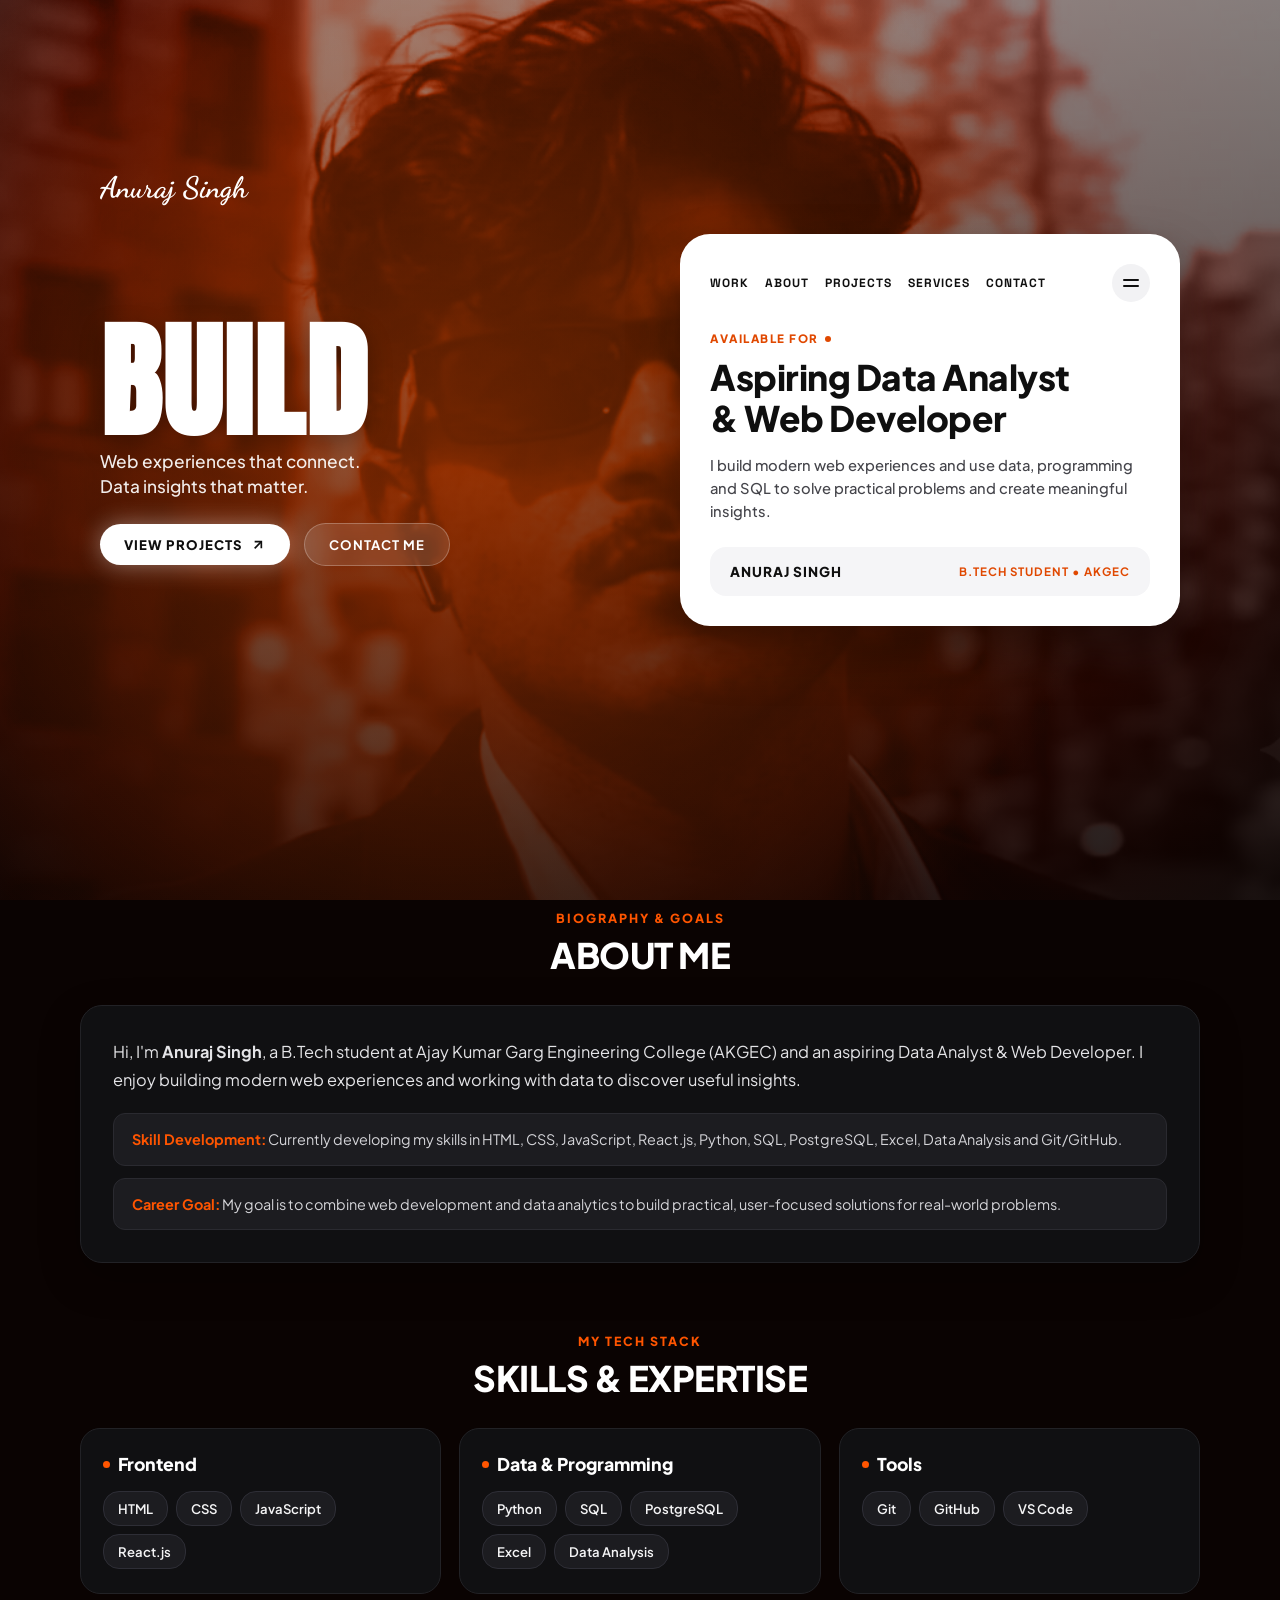
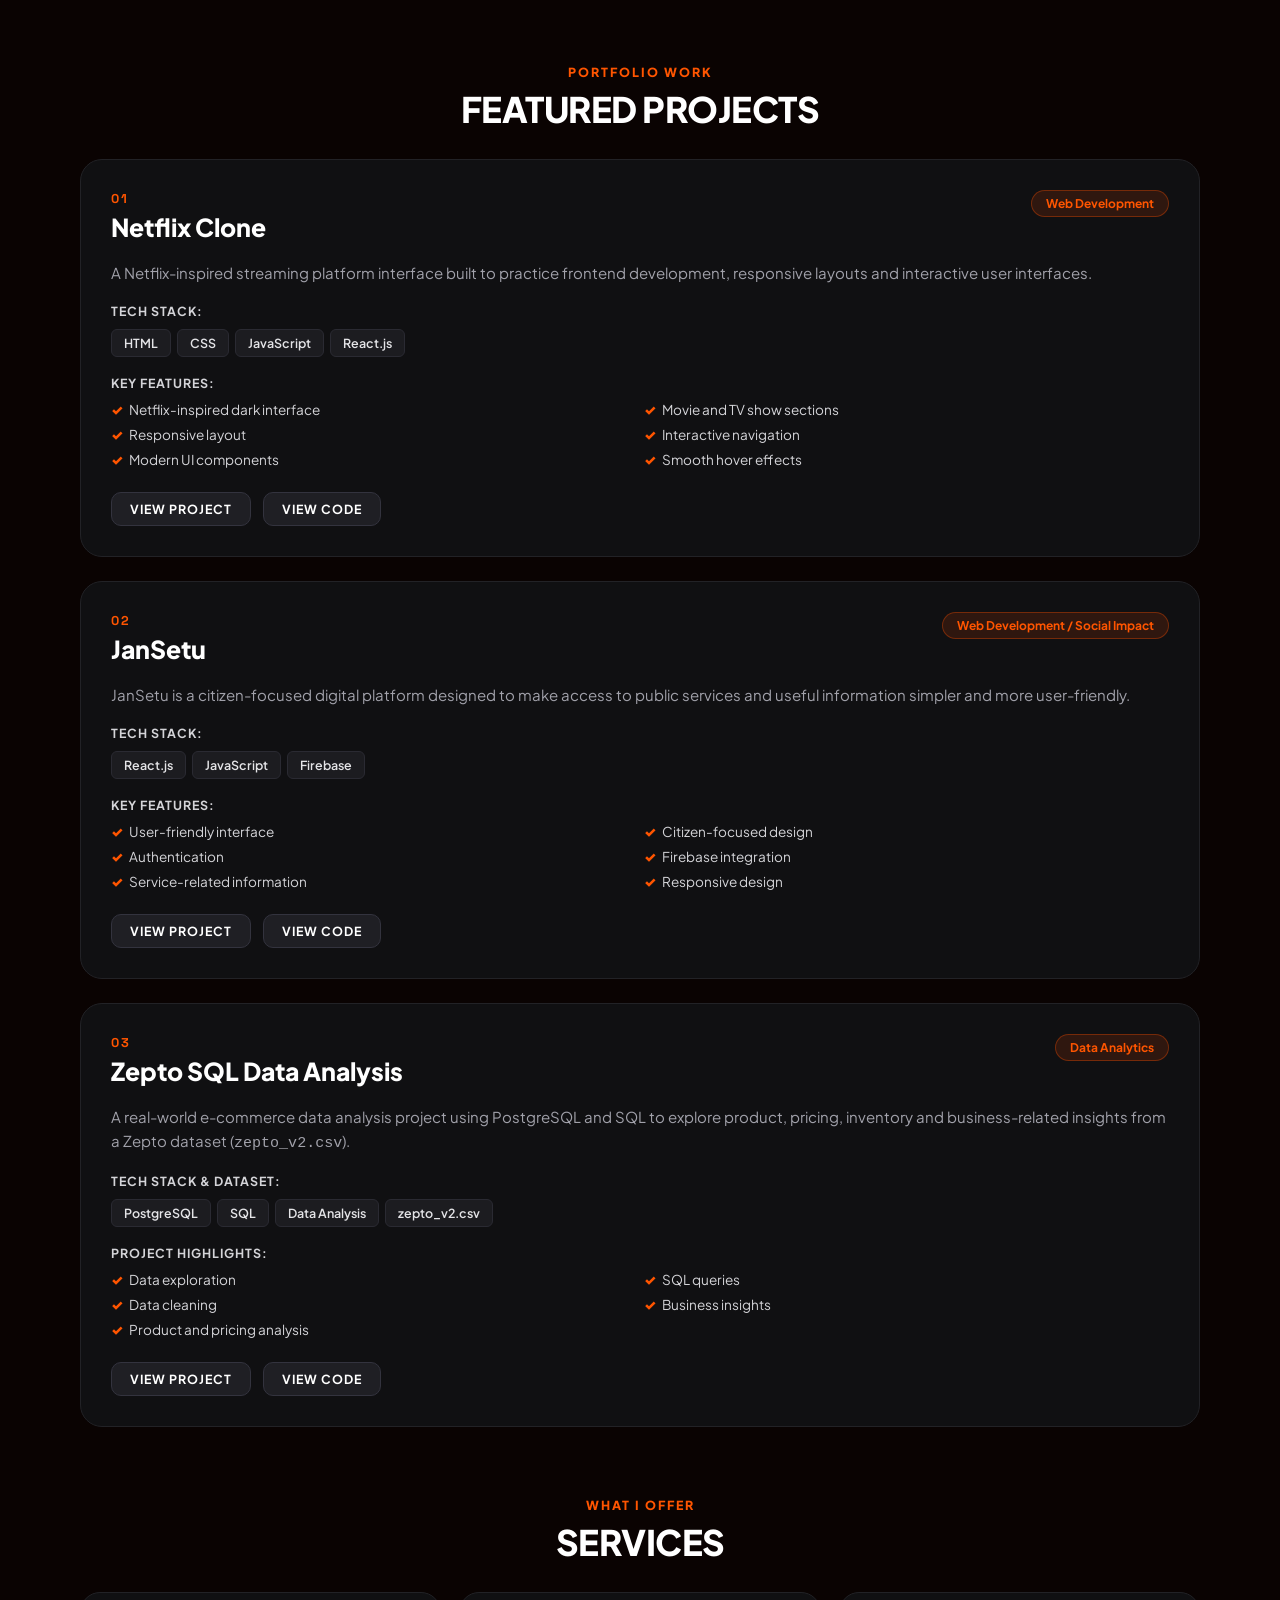
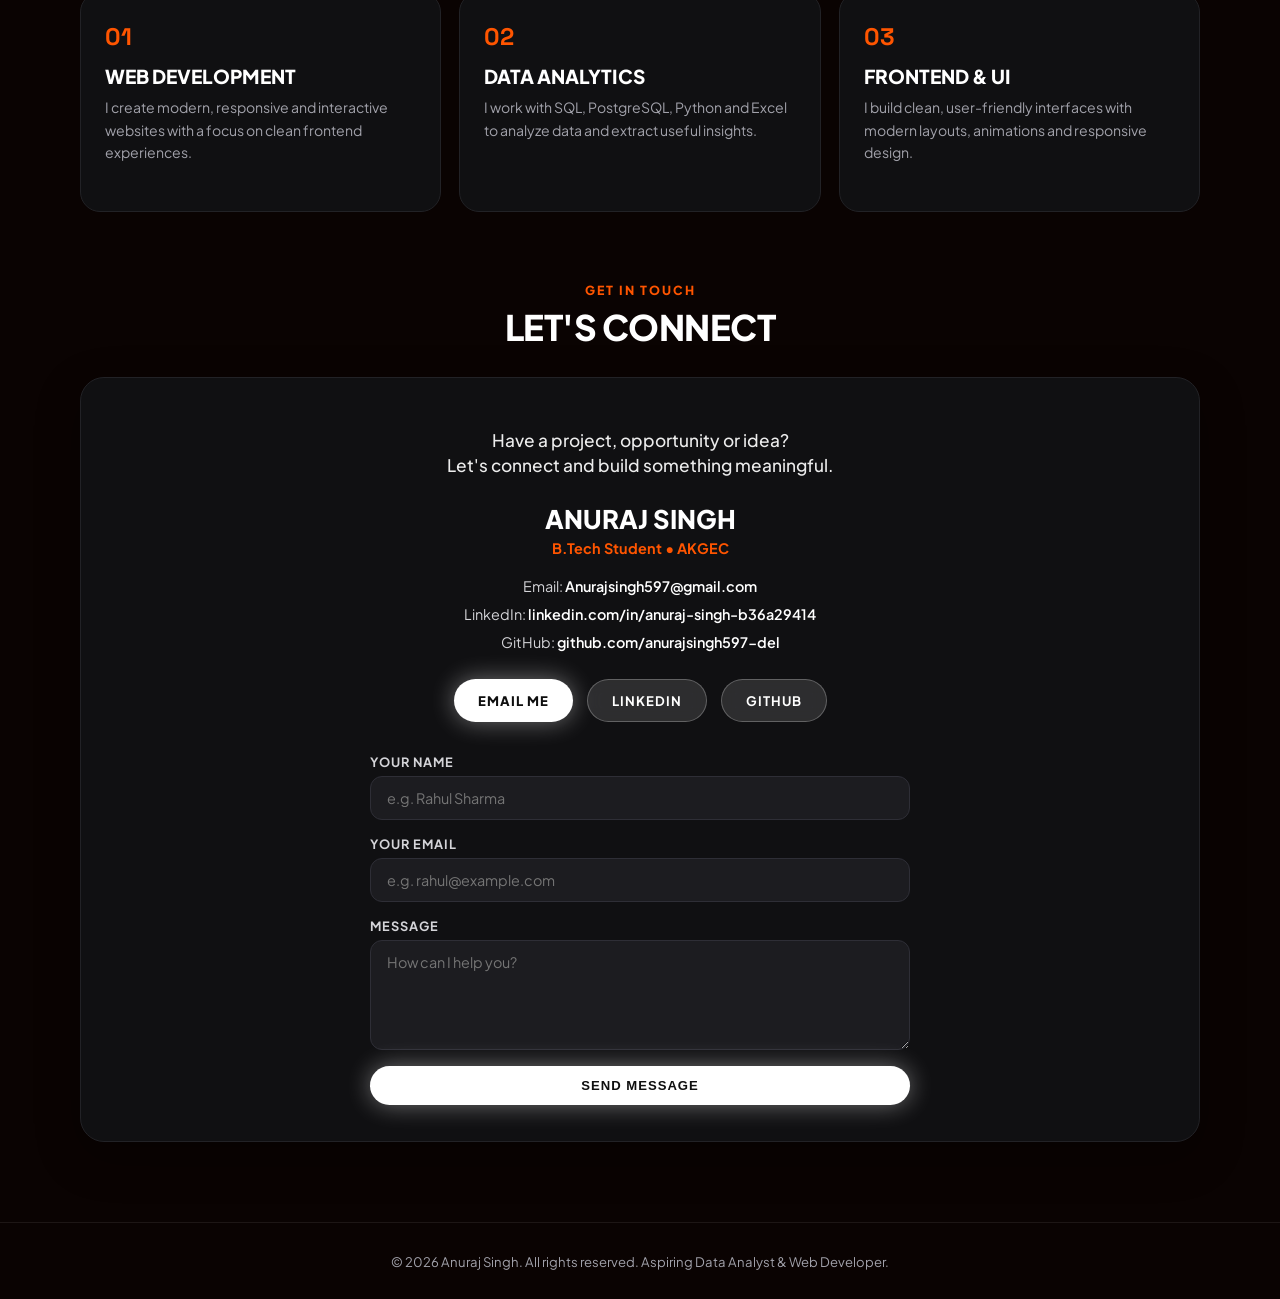
==== index.html @ d96f9fb8 "Initial commit - Anuraj Singh Portfolio Website" ====
<!DOCTYPE html>
<html lang="en">
<head>
  <meta charset="UTF-8">
  <meta name="viewport" content="width=device-width, initial-scale=1.0">
  <title>Anuraj Singh | Aspiring Data Analyst &amp; Web Developer</title>
  <meta name="description" content="Personal portfolio website of Anuraj Singh, B.Tech student at AKGEC and Aspiring Data Analyst &amp; Web Developer.">
  <link rel="icon" type="image/svg+xml" href="favicon.svg">
  <meta name="theme-color" content="#0a0302">
  <link rel="stylesheet" href="style.css">
</head>
<body>

  <!-- Preloader overlay -->
  <div class="preloader" id="preloader">
    <div class="loader-bar-bg">
      <div class="loader-bar-fill" id="loader-bar"></div>
    </div>
    <div class="loader-text" id="loader-text">LOADING 0%</div>
  </div>

  <!-- Background Canvas for 192-Frame Scroll Animation -->
  <div class="canvas-bg-wrapper">
    <canvas id="canvas"></canvas>
    <div class="canvas-glow-overlay"></div>
  </div>

  <!-- Main Page Content -->
  <div class="page-overlay-content">

    <!-- HERO SECTION & RIGHT PROFILE CARD -->
    <header class="container" id="home">
      <div class="hero-wrapper">
        
        <!-- Left Hero Column -->
        <div class="hero-left">
          
          <!-- Logo: Cursive Anuraj Singh -->
          <a href="#home" class="brand-logo" aria-label="Anuraj Singh Portfolio Home">
            <div class="logo-text">Anuraj Singh</div>
          </a>

          <!-- Main BUILD Title & Subtitle -->
          <div class="hero-main-content">
            <h1 class="giant-build-title">BUILD</h1>
            <p class="hero-subtext">
              Web experiences that connect.<br>
              Data insights that matter.
            </p>

            <div class="hero-buttons-wrap">
              <a href="#projects" class="btn-primary">
                <span>VIEW PROJECTS</span>
                <svg width="16" height="16" viewBox="0 0 24 24" fill="none" stroke="currentColor" stroke-width="2.5">
                  <line x1="7" y1="17" x2="17" y2="7"></line>
                  <polyline points="7 7 17 7 17 17"></polyline>
                </svg>
              </a>
              <a href="#contact" class="btn-secondary">CONTACT ME</a>
            </div>
          </div>

        </div>

        <!-- Right Side Profile Card -->
        <div class="profile-card-right">
          
          <!-- Top Card Navigation -->
          <nav class="card-nav" aria-label="Main Navigation">
            <div class="card-nav-links">
              <a href="#projects" class="card-nav-link">WORK</a>
              <a href="#about" class="card-nav-link">ABOUT</a>
              <a href="#projects" class="card-nav-link">PROJECTS</a>
              <a href="#services" class="card-nav-link">SERVICES</a>
              <a href="#contact" class="card-nav-link">CONTACT</a>
            </div>
            <button class="hamburger-btn" id="hamburger-btn" aria-expanded="false" aria-label="Toggle navigation menu">
              <div class="hamburger-line"></div>
              <div class="hamburger-line"></div>
            </button>
          </nav>

          <!-- Mobile Dropdown Navigation Drawer -->
          <div class="mobile-nav-overlay" id="mobile-nav">
            <a href="#projects" class="card-nav-link mobile-nav-item">WORK</a>
            <a href="#about" class="card-nav-link mobile-nav-item">ABOUT</a>
            <a href="#projects" class="card-nav-link mobile-nav-item">PROJECTS</a>
            <a href="#services" class="card-nav-link mobile-nav-item">SERVICES</a>
            <a href="#contact" class="card-nav-link mobile-nav-item">CONTACT</a>
          </div>

          <!-- Profile Card Body Content -->
          <div class="card-body-content">
            <div class="status-badge">
              AVAILABLE FOR <div class="status-dot"></div>
            </div>
            <h2 class="card-main-title">
              Aspiring Data Analyst<br>&amp; Web Developer
            </h2>
            <p class="card-statement">
              I build modern web experiences and use data, programming and SQL to solve practical problems and create meaningful insights.
            </p>
          </div>

          <!-- Profile Card Bottom Footer -->
          <div class="card-footer">
            <span class="card-footer-name">ANURAJ SINGH</span>
            <span class="card-footer-sub">B.TECH STUDENT &bull; AKGEC</span>
          </div>

        </div>

      </div>
    </header>

    <main>
      <!-- ABOUT SECTION -->
      <section class="section container" id="about">
        <div class="section-title-wrap">
          <div class="section-subtitle">BIOGRAPHY &amp; GOALS</div>
          <h2 class="section-heading">ABOUT ME</h2>
        </div>

        <div class="about-card-box">
          <p class="about-paragraph">
            Hi, I'm <strong>Anuraj Singh</strong>, a B.Tech student at Ajay Kumar Garg Engineering College (AKGEC) and an aspiring Data Analyst &amp; Web Developer. I enjoy building modern web experiences and working with data to discover useful insights.
          </p>

          <div class="about-highlights">
            <div class="highlight-box">
              <strong>Skill Development:</strong> Currently developing my skills in HTML, CSS, JavaScript, React.js, Python, SQL, PostgreSQL, Excel, Data Analysis and Git/GitHub.
            </div>
            <div class="highlight-box">
              <strong>Career Goal:</strong> My goal is to combine web development and data analytics to build practical, user-focused solutions for real-world problems.
            </div>
          </div>
        </div>
      </section>

      <!-- SKILLS SECTION -->
      <section class="section container" id="skills">
        <div class="section-title-wrap">
          <div class="section-subtitle">MY TECH STACK</div>
          <h2 class="section-heading">SKILLS &amp; EXPERTISE</h2>
        </div>

        <div class="skills-grid">
          <!-- Frontend -->
          <div class="skill-card">
            <h3 class="skill-category-title">Frontend</h3>
            <div class="skill-pills-wrap">
              <span class="skill-badge">HTML</span>
              <span class="skill-badge">CSS</span>
              <span class="skill-badge">JavaScript</span>
              <span class="skill-badge">React.js</span>
            </div>
          </div>

          <!-- Data & Programming -->
          <div class="skill-card">
            <h3 class="skill-category-title">Data &amp; Programming</h3>
            <div class="skill-pills-wrap">
              <span class="skill-badge">Python</span>
              <span class="skill-badge">SQL</span>
              <span class="skill-badge">PostgreSQL</span>
              <span class="skill-badge">Excel</span>
              <span class="skill-badge">Data Analysis</span>
            </div>
          </div>

          <!-- Tools -->
          <div class="skill-card">
            <h3 class="skill-category-title">Tools</h3>
            <div class="skill-pills-wrap">
              <span class="skill-badge">Git</span>
              <span class="skill-badge">GitHub</span>
              <span class="skill-badge">VS Code</span>
            </div>
          </div>
        </div>
      </section>

      <!-- PROJECTS SECTION -->
      <section class="section container" id="projects">
        <div class="section-title-wrap">
          <div class="section-subtitle">PORTFOLIO WORK</div>
          <h2 class="section-heading">FEATURED PROJECTS</h2>
        </div>

        <div class="projects-grid">
          
          <!-- 01 — NETFLIX CLONE -->
          <article class="project-card">
            <div class="project-header">
              <div>
                <div class="project-num">01</div>
                <h3 class="project-title">Netflix Clone</h3>
              </div>
              <span class="project-category">Web Development</span>
            </div>
            
            <p class="project-desc">
              A Netflix-inspired streaming platform interface built to practice frontend development, responsive layouts and interactive user interfaces.
            </p>

            <div class="project-details-block">
              <span class="details-label">Tech Stack:</span>
              <div class="tech-stack-row">
                <span class="tech-tag">HTML</span>
                <span class="tech-tag">CSS</span>
                <span class="tech-tag">JavaScript</span>
                <span class="tech-tag">React.js</span>
              </div>
            </div>

            <div class="project-details-block">
              <span class="details-label">Key Features:</span>
              <ul class="features-list">
                <li>Netflix-inspired dark interface</li>
                <li>Movie and TV show sections</li>
                <li>Responsive layout</li>
                <li>Interactive navigation</li>
                <li>Modern UI components</li>
                <li>Smooth hover effects</li>
              </ul>
            </div>

            <div class="project-btn-row">
              <a href="https://github.com/anurajsingh597-del" target="_blank" rel="noopener noreferrer" class="project-btn">VIEW PROJECT</a>
              <a href="https://github.com/anurajsingh597-del" target="_blank" rel="noopener noreferrer" class="project-btn">VIEW CODE</a>
            </div>
          </article>

          <!-- 02 — JANSETU -->
          <article class="project-card">
            <div class="project-header">
              <div>
                <div class="project-num">02</div>
                <h3 class="project-title">JanSetu</h3>
              </div>
              <span class="project-category">Web Development / Social Impact</span>
            </div>

            <p class="project-desc">
              JanSetu is a citizen-focused digital platform designed to make access to public services and useful information simpler and more user-friendly.
            </p>

            <div class="project-details-block">
              <span class="details-label">Tech Stack:</span>
              <div class="tech-stack-row">
                <span class="tech-tag">React.js</span>
                <span class="tech-tag">JavaScript</span>
                <span class="tech-tag">Firebase</span>
              </div>
            </div>

            <div class="project-details-block">
              <span class="details-label">Key Features:</span>
              <ul class="features-list">
                <li>User-friendly interface</li>
                <li>Citizen-focused design</li>
                <li>Authentication</li>
                <li>Firebase integration</li>
                <li>Service-related information</li>
                <li>Responsive design</li>
              </ul>
            </div>

            <div class="project-btn-row">
              <a href="https://github.com/anurajsingh597-del" target="_blank" rel="noopener noreferrer" class="project-btn">VIEW PROJECT</a>
              <a href="https://github.com/anurajsingh597-del" target="_blank" rel="noopener noreferrer" class="project-btn">VIEW CODE</a>
            </div>
          </article>

          <!-- 03 — ZEPTO SQL DATA ANALYSIS -->
          <article class="project-card">
            <div class="project-header">
              <div>
                <div class="project-num">03</div>
                <h3 class="project-title">Zepto SQL Data Analysis</h3>
              </div>
              <span class="project-category">Data Analytics</span>
            </div>

            <p class="project-desc">
              A real-world e-commerce data analysis project using PostgreSQL and SQL to explore product, pricing, inventory and business-related insights from a Zepto dataset (<code>zepto_v2.csv</code>).
            </p>

            <div class="project-details-block">
              <span class="details-label">Tech Stack &amp; Dataset:</span>
              <div class="tech-stack-row">
                <span class="tech-tag">PostgreSQL</span>
                <span class="tech-tag">SQL</span>
                <span class="tech-tag">Data Analysis</span>
                <span class="tech-tag">zepto_v2.csv</span>
              </div>
            </div>

            <div class="project-details-block">
              <span class="details-label">Project Highlights:</span>
              <ul class="features-list">
                <li>Data exploration</li>
                <li>SQL queries</li>
                <li>Data cleaning</li>
                <li>Business insights</li>
                <li>Product and pricing analysis</li>
              </ul>
            </div>

            <div class="project-btn-row">
              <a href="https://github.com/anurajsingh597-del" target="_blank" rel="noopener noreferrer" class="project-btn">VIEW PROJECT</a>
              <a href="https://github.com/anurajsingh597-del" target="_blank" rel="noopener noreferrer" class="project-btn">VIEW CODE</a>
            </div>
          </article>

        </div>
      </section>

      <!-- SERVICES SECTION -->
      <section class="section container" id="services">
        <div class="section-title-wrap">
          <div class="section-subtitle">WHAT I OFFER</div>
          <h2 class="section-heading">SERVICES</h2>
        </div>

        <div class="services-grid">
          <!-- 01 -->
          <div class="service-card">
            <div>
              <div class="service-num">01</div>
              <h3 class="service-title">WEB DEVELOPMENT</h3>
              <p class="service-desc">
                I create modern, responsive and interactive websites with a focus on clean frontend experiences.
              </p>
            </div>
          </div>

          <!-- 02 -->
          <div class="service-card">
            <div>
              <div class="service-num">02</div>
              <h3 class="service-title">DATA ANALYTICS</h3>
              <p class="service-desc">
                I work with SQL, PostgreSQL, Python and Excel to analyze data and extract useful insights.
              </p>
            </div>
          </div>

          <!-- 03 -->
          <div class="service-card">
            <div>
              <div class="service-num">03</div>
              <h3 class="service-title">FRONTEND &amp; UI</h3>
              <p class="service-desc">
                I build clean, user-friendly interfaces with modern layouts, animations and responsive design.
              </p>
            </div>
          </div>
        </div>
      </section>

      <!-- CONTACT SECTION -->
      <section class="section container" id="contact" style="padding-bottom: 80px;">
        <div class="section-title-wrap">
          <div class="section-subtitle">GET IN TOUCH</div>
          <h2 class="section-heading">LET'S CONNECT</h2>
        </div>

        <div class="contact-card-box">
          <div class="contact-header-text">
            <p class="hero-subtext" style="margin-bottom: 24px;">
              Have a project, opportunity or idea?<br>
              Let's connect and build something meaningful.
            </p>

            <div class="contact-name">ANURAJ SINGH</div>
            <div class="contact-sub">B.Tech Student &bull; AKGEC</div>

            <div class="contact-details-list">
              <div>Email: <a href="mailto:Anurajsingh597@gmail.com">Anurajsingh597@gmail.com</a></div>
              <div>LinkedIn: <a href="https://www.linkedin.com/in/anuraj-singh-b36a29414" target="_blank" rel="noopener noreferrer">linkedin.com/in/anuraj-singh-b36a29414</a></div>
              <div>GitHub: <a href="https://github.com/anurajsingh597-del" target="_blank" rel="noopener noreferrer">github.com/anurajsingh597-del</a></div>
            </div>

            <div class="contact-buttons-row">
              <a href="mailto:Anurajsingh597@gmail.com" class="btn-primary">EMAIL ME</a>
              <a href="https://www.linkedin.com/in/anuraj-singh-b36a29414" target="_blank" rel="noopener noreferrer" class="btn-secondary">LINKEDIN</a>
              <a href="https://github.com/anurajsingh597-del" target="_blank" rel="noopener noreferrer" class="btn-secondary">GITHUB</a>
            </div>
          </div>

          <!-- Contact Form with Validation -->
          <form class="contact-form" id="contact-form" novalidate>
            <div class="form-group">
              <label for="name" class="form-label">Your Name</label>
              <input type="text" id="name" name="name" class="form-input" placeholder="e.g. Rahul Sharma" required>
              <span class="form-error" id="name-error">Please enter your name.</span>
            </div>

            <div class="form-group">
              <label for="email" class="form-label">Your Email</label>
              <input type="email" id="email" name="email" class="form-input" placeholder="e.g. rahul@example.com" required>
              <span class="form-error" id="email-error">Please enter a valid email address.</span>
            </div>

            <div class="form-group">
              <label for="message" class="form-label">Message</label>
              <textarea id="message" name="message" class="form-textarea" placeholder="How can I help you?" required></textarea>
              <span class="form-error" id="message-error">Please enter your message.</span>
            </div>

            <button type="submit" class="btn-primary" style="width: 100%; justify-content: center;">SEND MESSAGE</button>

            <div class="form-success-msg" id="form-success">
              Thank you for reaching out! Your message has been sent successfully.
            </div>
          </form>
        </div>
      </section>
    </main>

    <!-- FOOTER -->
    <footer>
      <div class="container">
        &copy; 2026 Anuraj Singh. All rights reserved. Aspiring Data Analyst &amp; Web Developer.
      </div>
    </footer>

  </div>

  <!-- Interactive Scripts & Canvas Frame Animation Engine -->
  <script>
    (function () {
      // 1. Canvas Frame Animation Engine
      const TOTAL_FRAMES = 192;
      const FRAME_PATH_PREFIX = 'frames_24fps/frames/frame_';
      const FRAME_PATH_SUFFIX = '.png';

      const canvas = document.getElementById('canvas');
      const ctx = canvas.getContext('2d');
      const preloader = document.getElementById('preloader');
      const loaderBar = document.getElementById('loader-bar');
      const loaderText = document.getElementById('loader-text');

      const images = [];
      let loadedCount = 0;
      let targetFrame = 0;
      let currentFrame = 0;
      const ease = 0.16;

      function getFramePath(index) {
        const paddedNum = String(index).padStart(4, '0');
        return `${FRAME_PATH_PREFIX}${paddedNum}${FRAME_PATH_SUFFIX}`;
      }

      function preloadImages() {
        return new Promise((resolve) => {
          for (let i = 1; i <= TOTAL_FRAMES; i++) {
            const img = new Image();
            img.src = getFramePath(i);

            img.onload = () => {
              loadedCount++;
              updateProgress();
              if (loadedCount === TOTAL_FRAMES) resolve();
            };

            img.onerror = () => {
              loadedCount++;
              updateProgress();
              if (loadedCount === TOTAL_FRAMES) resolve();
            };

            images.push(img);
          }
        });
      }

      function updateProgress() {
        const percent = Math.floor((loadedCount / TOTAL_FRAMES) * 100);
        loaderBar.style.width = percent + '%';
        loaderText.textContent = `LOADING ${percent}%`;
      }

      function resizeCanvas() {
        const dpr = window.devicePixelRatio || 1;
        canvas.width = window.innerWidth * dpr;
        canvas.height = window.innerHeight * dpr;
        ctx.scale(dpr, dpr);
        drawFrame(Math.round(currentFrame));
      }

      function drawFrame(index) {
        const img = images[index];
        if (!img || !img.complete || img.naturalWidth === 0) return;

        const screenWidth = window.innerWidth;
        const screenHeight = window.innerHeight;

        const imgWidth = img.naturalWidth;
        const imgHeight = img.naturalHeight;

        const scale = Math.max(screenWidth / imgWidth, screenHeight / imgHeight);
        const drawWidth = imgWidth * scale;
        const drawHeight = imgHeight * scale;

        const x = (screenWidth - drawWidth) / 2;
        const y = (screenHeight - drawHeight) / 2;

        ctx.clearRect(0, 0, screenWidth, screenHeight);
        ctx.drawImage(img, x, y, drawWidth, drawHeight);
      }

      function updateTargetFrame() {
        const scrollTop = window.scrollY || document.documentElement.scrollTop;
        const maxScroll = document.documentElement.scrollHeight - window.innerHeight;
        
        if (maxScroll <= 0) return;

        const scrollFraction = Math.max(0, Math.min(1, scrollTop / maxScroll));
        targetFrame = scrollFraction * (TOTAL_FRAMES - 1);
      }

      function animate() {
        currentFrame += (targetFrame - currentFrame) * ease;
        const frameIndex = Math.max(0, Math.min(TOTAL_FRAMES - 1, Math.round(currentFrame)));
        drawFrame(frameIndex);
        requestAnimationFrame(animate);
      }

      window.addEventListener('scroll', updateTargetFrame, { passive: true });
      window.addEventListener('resize', resizeCanvas);

      preloadImages().then(() => {
        preloader.classList.add('hidden');
        resizeCanvas();
        updateTargetFrame();
        currentFrame = targetFrame;
        animate();
      });

      // 2. Mobile Navigation Drawer Toggle
      const hamburgerBtn = document.getElementById('hamburger-btn');
      const mobileNav = document.getElementById('mobile-nav');
      const mobileNavItems = document.querySelectorAll('.mobile-nav-item');

      if (hamburgerBtn && mobileNav) {
        hamburgerBtn.addEventListener('click', () => {
          const isOpen = mobileNav.classList.contains('open');
          if (isOpen) {
            mobileNav.classList.remove('open');
            hamburgerBtn.setAttribute('aria-expanded', 'false');
          } else {
            mobileNav.classList.add('open');
            hamburgerBtn.setAttribute('aria-expanded', 'true');
          }
        });

        mobileNavItems.forEach((item) => {
          item.addEventListener('click', () => {
            mobileNav.classList.remove('open');
            hamburgerBtn.setAttribute('aria-expanded', 'false');
          });
        });
      }

      // 3. Contact Form Validation & Submission
      const contactForm = document.getElementById('contact-form');
      if (contactForm) {
        const nameInput = document.getElementById('name');
        const emailInput = document.getElementById('email');
        const messageInput = document.getElementById('message');

        const nameError = document.getElementById('name-error');
        const emailError = document.getElementById('email-error');
        const messageError = document.getElementById('message-error');
        const formSuccess = document.getElementById('form-success');

        function isValidEmail(email) {
          return /^[^\s@]+@[^\s@]+\.[^\s@]+$/.test(email);
        }

        contactForm.addEventListener('submit', (e) => {
          e.preventDefault();
          let valid = true;

          nameError.classList.remove('visible');
          emailError.classList.remove('visible');
          messageError.classList.remove('visible');
          formSuccess.classList.remove('visible');

          if (!nameInput.value.trim()) {
            nameError.classList.add('visible');
            valid = false;
          }

          if (!emailInput.value.trim() || !isValidEmail(emailInput.value.trim())) {
            emailError.classList.add('visible');
            valid = false;
          }

          if (!messageInput.value.trim()) {
            messageError.classList.add('visible');
            valid = false;
          }

          if (valid) {
            formSuccess.classList.add('visible');
            contactForm.reset();
          }
        });
      }
    })();
  </script>
</body>
</html>
---- style.css ----
@import url('https://fonts.googleapis.com/css2?family=Anton&family=Dancing+Script:wght@600;700&family=Inter:wght@300;400;500;600;700;800&family=Plus+Jakarta+Sans:wght@400;500;600;700;800&family=Space+Grotesk:wght@500;600;700&display=swap');

* {
  margin: 0;
  padding: 0;
  box-sizing: border-box;
}

:root {
  --orange-primary: #e04800;
  --orange-bright: #ff5500;
  --bg-dark: #0a0302;
  --card-bg-dark: rgba(18, 18, 20, 0.92);
  --card-border: #222226;
  --card-hover-border: #3f3f46;
  --card-white: #ffffff;
  --text-white: #ffffff;
  --text-dark: #0f0f0f;
  --text-muted: #a1a1aa;
  --accent-pill: #1c1c20;
}

html {
  scroll-behavior: smooth;
}

body {
  width: 100%;
  min-height: 100vh;
  background-color: var(--bg-dark);
  font-family: 'Plus Jakarta Sans', 'Inter', -apple-system, BlinkMacSystemFont, sans-serif;
  color: var(--text-white);
  overflow-x: hidden;
  position: relative;
}

/* Accessibility Focus Outline */
:focus-visible {
  outline: 2px solid var(--orange-bright);
  outline-offset: 4px;
}

/* Background Canvas & Warm Glow Backdrop */
.canvas-bg-wrapper {
  position: fixed;
  top: 0;
  left: 0;
  width: 100vw;
  height: 100vh;
  z-index: 0;
  pointer-events: none;
  background: radial-gradient(circle at 45% 45%, #ff5500 0%, #d63800 35%, #6e0e00 70%, #0e0200 100%);
  overflow: hidden;
}

#canvas {
  width: 100%;
  height: 100%;
  display: block;
  object-fit: cover;
  mix-blend-mode: luminosity;
  opacity: 0.82;
}

.canvas-glow-overlay {
  position: absolute;
  top: 0;
  left: 0;
  width: 100%;
  height: 100%;
  background: radial-gradient(circle at 35% 50%, rgba(255, 85, 0, 0.35) 0%, transparent 70%),
              linear-gradient(180deg, rgba(10, 3, 2, 0.4) 0%, rgba(10, 3, 2, 0.88) 100%);
  pointer-events: none;
}

/* Preloader Overlay */
.preloader {
  position: fixed;
  top: 0;
  left: 0;
  width: 100vw;
  height: 100vh;
  background-color: #0a0302;
  display: flex;
  flex-direction: column;
  justify-content: center;
  align-items: center;
  z-index: 1000;
  transition: opacity 0.4s ease, visibility 0.4s ease;
}

.preloader.hidden {
  opacity: 0;
  visibility: hidden;
}

.loader-bar-bg {
  width: 200px;
  height: 3px;
  background-color: #220800;
  border-radius: 3px;
  overflow: hidden;
}

.loader-bar-fill {
  width: 0%;
  height: 100%;
  background-color: var(--orange-bright);
  transition: width 0.1s linear;
}

.loader-text {
  font-size: 0.8rem;
  font-weight: 600;
  letter-spacing: 2px;
  margin-top: 14px;
  color: rgba(255, 255, 255, 0.7);
}

/* Page Overlay Content */
.page-overlay-content {
  position: relative;
  z-index: 10;
  width: 100%;
}

.container {
  max-width: 1120px;
  margin: 0 auto;
  padding: 0 20px;
}

/* Compact Section Styling */
.section {
  padding: 50px 0 20px 0;
}

.section-title-wrap {
  text-align: center;
  margin-bottom: 28px;
}

.section-subtitle {
  font-size: 0.78rem;
  font-weight: 800;
  letter-spacing: 2px;
  color: var(--orange-bright);
  text-transform: uppercase;
  margin-bottom: 6px;
}

.section-heading {
  font-size: 2.2rem;
  font-weight: 800;
  color: #ffffff;
  letter-spacing: -0.5px;
}

/* HERO SECTION Layout */
.hero-wrapper {
  min-height: calc(100vh - 40px);
  display: flex;
  align-items: center;
  justify-content: space-between;
  padding-top: 30px;
  padding-bottom: 30px;
  gap: 30px;
}

.hero-left {
  display: flex;
  flex-direction: column;
  justify-content: space-between;
  max-width: 480px;
  height: 100%;
  min-height: 520px;
}

/* Brand Logo: Cursive Anuraj Singh */
.brand-logo {
  display: flex;
  align-items: center;
  text-decoration: none;
  color: #ffffff;
}

.logo-text {
  font-family: 'Dancing Script', cursive, sans-serif;
  font-size: 1.85rem;
  font-weight: 700;
  color: #ffffff;
  letter-spacing: 0px;
}

/* Main BUILD Title & Subtitle */
.hero-main-content {
  margin-top: auto;
  margin-bottom: auto;
}

.giant-build-title {
  font-family: 'Anton', impact, sans-serif;
  font-size: clamp(4.5rem, 10vw, 7.8rem);
  line-height: 0.85;
  letter-spacing: 2px;
  color: #ffffff;
  text-transform: uppercase;
  user-select: none;
  text-shadow: 0 8px 24px rgba(0, 0, 0, 0.3);
}

.hero-subtext {
  font-size: 1.08rem;
  color: rgba(255, 255, 255, 0.92);
  line-height: 1.45;
  font-weight: 500;
  margin-top: 14px;
}

.hero-buttons-wrap {
  display: flex;
  align-items: center;
  gap: 14px;
  margin-top: 24px;
  flex-wrap: wrap;
}

.btn-primary {
  display: inline-flex;
  align-items: center;
  gap: 8px;
  background-color: #ffffff;
  color: var(--text-dark);
  padding: 12px 24px;
  border-radius: 28px;
  font-size: 0.82rem;
  font-weight: 800;
  letter-spacing: 1px;
  text-decoration: none;
  text-transform: uppercase;
  box-shadow: 0 0 25px rgba(255, 255, 255, 0.4);
  transition: all 0.2s ease;
  border: none;
  cursor: pointer;
}

.btn-primary:hover {
  transform: translateY(-2px);
  box-shadow: 0 0 35px rgba(255, 255, 255, 0.6);
}

.btn-secondary {
  display: inline-flex;
  align-items: center;
  background: rgba(255, 255, 255, 0.12);
  backdrop-filter: blur(8px);
  border: 1px solid rgba(255, 255, 255, 0.25);
  color: #ffffff;
  padding: 12px 24px;
  border-radius: 28px;
  font-size: 0.82rem;
  font-weight: 700;
  letter-spacing: 1px;
  text-decoration: none;
  text-transform: uppercase;
  transition: all 0.2s ease;
  cursor: pointer;
}

.btn-secondary:hover {
  background: rgba(255, 255, 255, 0.22);
  border-color: rgba(255, 255, 255, 0.45);
  transform: translateY(-2px);
}

/* RIGHT-SIDE PROFILE CARD */
.profile-card-right {
  width: 48%;
  max-width: 500px;
  background-color: var(--card-white);
  border-radius: 30px;
  padding: 30px;
  display: flex;
  flex-direction: column;
  justify-content: space-between;
  box-shadow: 0 25px 50px rgba(0, 0, 0, 0.35);
  color: var(--text-dark);
  position: relative;
}

/* Top Navigation Inside White Card */
.card-nav {
  display: flex;
  align-items: center;
  justify-content: space-between;
}

.card-nav-links {
  display: flex;
  align-items: center;
  gap: 16px;
}

.card-nav-link {
  font-family: 'Space Grotesk', sans-serif;
  font-size: 0.75rem;
  font-weight: 700;
  letter-spacing: 1px;
  color: var(--text-dark);
  text-decoration: none;
  text-transform: uppercase;
  transition: color 0.2s;
}

.card-nav-link:hover {
  color: var(--orange-primary);
}

.hamburger-btn {
  width: 38px;
  height: 38px;
  border-radius: 50%;
  background-color: #f2f2f4;
  border: none;
  display: flex;
  flex-direction: column;
  align-items: center;
  justify-content: center;
  gap: 4px;
  cursor: pointer;
  transition: background 0.2s;
}

.hamburger-btn:hover {
  background-color: #e4e4e7;
}

.hamburger-line {
  width: 16px;
  height: 2px;
  background-color: var(--text-dark);
  border-radius: 1px;
  transition: transform 0.2s, opacity 0.2s;
}

/* Responsive Mobile Navigation Drawer */
.mobile-nav-overlay {
  position: absolute;
  top: 70px;
  right: 20px;
  width: 220px;
  background-color: #ffffff;
  border-radius: 20px;
  padding: 16px;
  box-shadow: 0 15px 40px rgba(0, 0, 0, 0.25);
  border: 1px solid #e4e4e7;
  display: flex;
  flex-direction: column;
  gap: 10px;
  opacity: 0;
  visibility: hidden;
  transform: translateY(-10px);
  transition: all 0.25s ease;
  z-index: 100;
}

.mobile-nav-overlay.open {
  opacity: 1;
  visibility: visible;
  transform: translateY(0);
}

.mobile-nav-overlay .card-nav-link {
  padding: 10px 14px;
  border-radius: 10px;
  display: block;
}

.mobile-nav-overlay .card-nav-link:hover {
  background-color: #f4f4f5;
}

/* Profile Card Content */
.card-body-content {
  margin-top: 24px;
  margin-bottom: 24px;
}

.status-badge {
  display: inline-flex;
  align-items: center;
  gap: 6px;
  font-size: 0.72rem;
  font-weight: 800;
  letter-spacing: 1.5px;
  color: var(--orange-primary);
  text-transform: uppercase;
}

.status-dot {
  width: 6px;
  height: 6px;
  border-radius: 50%;
  background-color: var(--orange-primary);
}

.card-main-title {
  font-size: 2.2rem;
  font-weight: 800;
  line-height: 1.15;
  letter-spacing: -0.5px;
  color: var(--text-dark);
  margin-top: 10px;
  margin-bottom: 16px;
}

.card-statement {
  font-size: 0.92rem;
  line-height: 1.55;
  color: #44444a;
  font-weight: 500;
}

/* Card Bottom Footer */
.card-footer {
  background-color: #f5f5f7;
  border-radius: 16px;
  padding: 16px 20px;
  display: flex;
  align-items: center;
  justify-content: space-between;
}

.card-footer-name {
  font-size: 0.85rem;
  font-weight: 800;
  letter-spacing: 1px;
  color: var(--text-dark);
  text-transform: uppercase;
}

.card-footer-sub {
  font-size: 0.72rem;
  font-weight: 700;
  letter-spacing: 1px;
  color: var(--orange-primary);
  text-transform: uppercase;
}

/* ABOUT SECTION */
.about-card-box {
  background-color: var(--card-bg-dark);
  backdrop-filter: blur(14px);
  border: 1px solid var(--card-border);
  border-radius: 22px;
  padding: 32px;
  box-shadow: 0 15px 40px rgba(0, 0, 0, 0.25);
}

.about-paragraph {
  font-size: 1.02rem;
  line-height: 1.7;
  color: #e4e4e7;
  margin-bottom: 20px;
}

.about-highlights {
  display: flex;
  flex-direction: column;
  gap: 12px;
}

.highlight-box {
  background-color: var(--accent-pill);
  border: 1px solid #2a2a30;
  padding: 14px 18px;
  border-radius: 12px;
  font-size: 0.9rem;
  color: #d4d4d8;
  line-height: 1.55;
}

.highlight-box strong {
  color: var(--orange-bright);
}

/* SKILLS SECTION */
.skills-grid {
  display: grid;
  grid-template-columns: repeat(3, 1fr);
  gap: 18px;
}

.skill-card {
  background-color: var(--card-bg-dark);
  backdrop-filter: blur(12px);
  border: 1px solid var(--card-border);
  border-radius: 20px;
  padding: 24px 22px;
  transition: all 0.25s ease;
}

.skill-card:hover {
  border-color: var(--card-hover-border);
  transform: translateY(-3px);
}

.skill-category-title {
  font-size: 1.1rem;
  font-weight: 800;
  color: #ffffff;
  margin-bottom: 16px;
  display: flex;
  align-items: center;
  gap: 8px;
}

.skill-category-title::before {
  content: '';
  width: 7px;
  height: 7px;
  border-radius: 50%;
  background-color: var(--orange-bright);
}

.skill-pills-wrap {
  display: flex;
  flex-wrap: wrap;
  gap: 8px;
}

.skill-badge {
  background-color: var(--accent-pill);
  border: 1px solid #2e2e36;
  color: #f4f4f5;
  padding: 8px 14px;
  border-radius: 16px;
  font-size: 0.82rem;
  font-weight: 600;
  transition: all 0.2s ease;
}

.skill-badge:hover {
  background-color: var(--orange-primary);
  border-color: var(--orange-bright);
  color: #ffffff;
}

/* PROJECTS SECTION */
.projects-grid {
  display: flex;
  flex-direction: column;
  gap: 24px;
}

.project-card {
  background-color: var(--card-bg-dark);
  backdrop-filter: blur(14px);
  border: 1px solid var(--card-border);
  border-radius: 22px;
  padding: 30px;
  display: flex;
  flex-direction: column;
  gap: 18px;
  transition: all 0.25s ease;
}

.project-card:hover {
  border-color: var(--card-hover-border);
  box-shadow: 0 12px 35px rgba(0, 0, 0, 0.35);
}

.project-header {
  display: flex;
  justify-content: space-between;
  align-items: flex-start;
  flex-wrap: wrap;
  gap: 12px;
}

.project-num {
  font-family: 'Space Grotesk', sans-serif;
  font-size: 0.8rem;
  font-weight: 800;
  letter-spacing: 2px;
  color: var(--orange-bright);
  margin-bottom: 4px;
}

.project-title {
  font-size: 1.55rem;
  font-weight: 800;
  color: #ffffff;
}

.project-category {
  background-color: rgba(224, 72, 0, 0.15);
  border: 1px solid rgba(224, 72, 0, 0.4);
  color: var(--orange-bright);
  padding: 5px 14px;
  border-radius: 16px;
  font-size: 0.75rem;
  font-weight: 700;
}

.project-desc {
  font-size: 0.94rem;
  line-height: 1.6;
  color: #a1a1aa;
}

.project-details-block {
  display: flex;
  flex-direction: column;
  gap: 10px;
}

.details-label {
  font-size: 0.78rem;
  font-weight: 700;
  letter-spacing: 1px;
  color: #d4d4d8;
  text-transform: uppercase;
}

.tech-stack-row {
  display: flex;
  flex-wrap: wrap;
  gap: 6px;
}

.tech-tag {
  background-color: var(--accent-pill);
  border: 1px solid #2a2a32;
  color: #e4e4e7;
  padding: 5px 12px;
  border-radius: 6px;
  font-size: 0.78rem;
  font-weight: 600;
}

.features-list {
  display: grid;
  grid-template-columns: repeat(2, 1fr);
  gap: 8px;
  list-style: none;
}

.features-list li {
  font-size: 0.85rem;
  color: #d4d4d8;
  display: flex;
  align-items: center;
  gap: 6px;
}

.features-list li::before {
  content: '✓';
  color: var(--orange-bright);
  font-weight: 900;
}

.project-btn-row {
  display: flex;
  gap: 12px;
  margin-top: 6px;
}

.project-btn {
  display: inline-flex;
  align-items: center;
  gap: 6px;
  background-color: #1f1f24;
  border: 1px solid #33333e;
  color: #ffffff;
  padding: 8px 18px;
  border-radius: 10px;
  font-size: 0.78rem;
  font-weight: 700;
  letter-spacing: 1px;
  text-decoration: none;
  text-transform: uppercase;
  transition: all 0.2s ease;
}

.project-btn:hover {
  background-color: var(--orange-primary);
  border-color: var(--orange-bright);
}

/* SERVICES SECTION */
.services-grid {
  display: grid;
  grid-template-columns: repeat(3, 1fr);
  gap: 18px;
}

.service-card {
  background-color: var(--card-bg-dark);
  backdrop-filter: blur(12px);
  border: 1px solid var(--card-border);
  border-radius: 20px;
  padding: 28px 24px;
  display: flex;
  flex-direction: column;
  justify-content: space-between;
  min-height: 220px;
  transition: all 0.25s ease;
}

.service-card:hover {
  border-color: var(--card-hover-border);
  transform: translateY(-3px);
}

.service-num {
  font-family: 'Space Grotesk', sans-serif;
  font-size: 1.5rem;
  font-weight: 800;
  color: var(--orange-bright);
  margin-bottom: 12px;
}

.service-title {
  font-size: 1.2rem;
  font-weight: 800;
  color: #ffffff;
  margin-bottom: 8px;
}

.service-desc {
  font-size: 0.88rem;
  color: #a1a1aa;
  line-height: 1.6;
}

/* CONTACT SECTION & FORM */
.contact-card-box {
  background-color: var(--card-bg-dark);
  backdrop-filter: blur(14px);
  border: 1px solid var(--card-border);
  border-radius: 24px;
  padding: 36px 28px;
  box-shadow: 0 15px 45px rgba(0, 0, 0, 0.3);
}

.contact-header-text {
  text-align: center;
}

.contact-name {
  font-size: 1.6rem;
  font-weight: 800;
  color: #ffffff;
  margin-bottom: 4px;
  text-align: center;
}

.contact-sub {
  font-size: 0.9rem;
  color: var(--orange-bright);
  font-weight: 700;
  margin-bottom: 20px;
  text-align: center;
}

.contact-details-list {
  display: flex;
  flex-direction: column;
  gap: 10px;
  max-width: 440px;
  margin: 0 auto 28px auto;
  font-size: 0.9rem;
  color: #d4d4d8;
  text-align: center;
}

.contact-details-list a {
  color: #ffffff;
  text-decoration: none;
  font-weight: 600;
  transition: color 0.2s;
}

.contact-details-list a:hover {
  color: var(--orange-bright);
}

.contact-buttons-row {
  display: flex;
  justify-content: center;
  gap: 14px;
  flex-wrap: wrap;
  margin-bottom: 32px;
}

/* Form Styles */
.contact-form {
  display: flex;
  flex-direction: column;
  gap: 16px;
  max-width: 540px;
  margin: 0 auto;
  text-align: left;
}

.form-group {
  display: flex;
  flex-direction: column;
  gap: 6px;
}

.form-label {
  font-size: 0.8rem;
  font-weight: 700;
  letter-spacing: 1px;
  color: #d4d4d8;
  text-transform: uppercase;
}

.form-input, .form-textarea {
  width: 100%;
  background-color: var(--accent-pill);
  border: 1px solid #2e2e36;
  border-radius: 12px;
  padding: 12px 16px;
  color: #ffffff;
  font-family: inherit;
  font-size: 0.9rem;
  transition: border-color 0.2s, box-shadow 0.2s;
}

.form-input:focus, .form-textarea:focus {
  outline: none;
  border-color: var(--orange-bright);
  box-shadow: 0 0 10px rgba(255, 85, 0, 0.2);
}

.form-textarea {
  resize: vertical;
  min-height: 110px;
}

.form-error {
  font-size: 0.78rem;
  color: #ff4d4d;
  display: none;
  margin-top: 2px;
}

.form-error.visible {
  display: block;
}

.form-success-msg {
  display: none;
  background-color: rgba(34, 197, 94, 0.15);
  border: 1px solid rgba(34, 197, 94, 0.4);
  color: #4ade80;
  padding: 14px;
  border-radius: 12px;
  font-size: 0.88rem;
  font-weight: 600;
  text-align: center;
}

.form-success-msg.visible {
  display: block;
}

/* FOOTER */
footer {
  padding: 30px 0;
  text-align: center;
  border-top: 1px solid rgba(255, 255, 255, 0.08);
  font-size: 0.82rem;
  color: var(--text-muted);
}

/* Responsive Media Queries */
@media (max-width: 1024px) {
  .hero-wrapper {
    flex-direction: column;
    min-height: auto;
    gap: 36px;
  }
  .hero-left, .profile-card-right {
    width: 100%;
    max-width: 100%;
  }
  .skills-grid, .services-grid {
    grid-template-columns: 1fr;
  }
  .features-list {
    grid-template-columns: 1fr;
  }
}

@media (max-width: 768px) {
  .card-nav-links {
    display: none;
  }
}

@media (max-width: 600px) {
  .section-heading {
    font-size: 1.8rem;
  }
  .about-card-box, .project-card, .contact-card-box {
    padding: 20px;
  }
  .card-footer {
    flex-direction: column;
    align-items: flex-start;
    gap: 4px;
  }
}
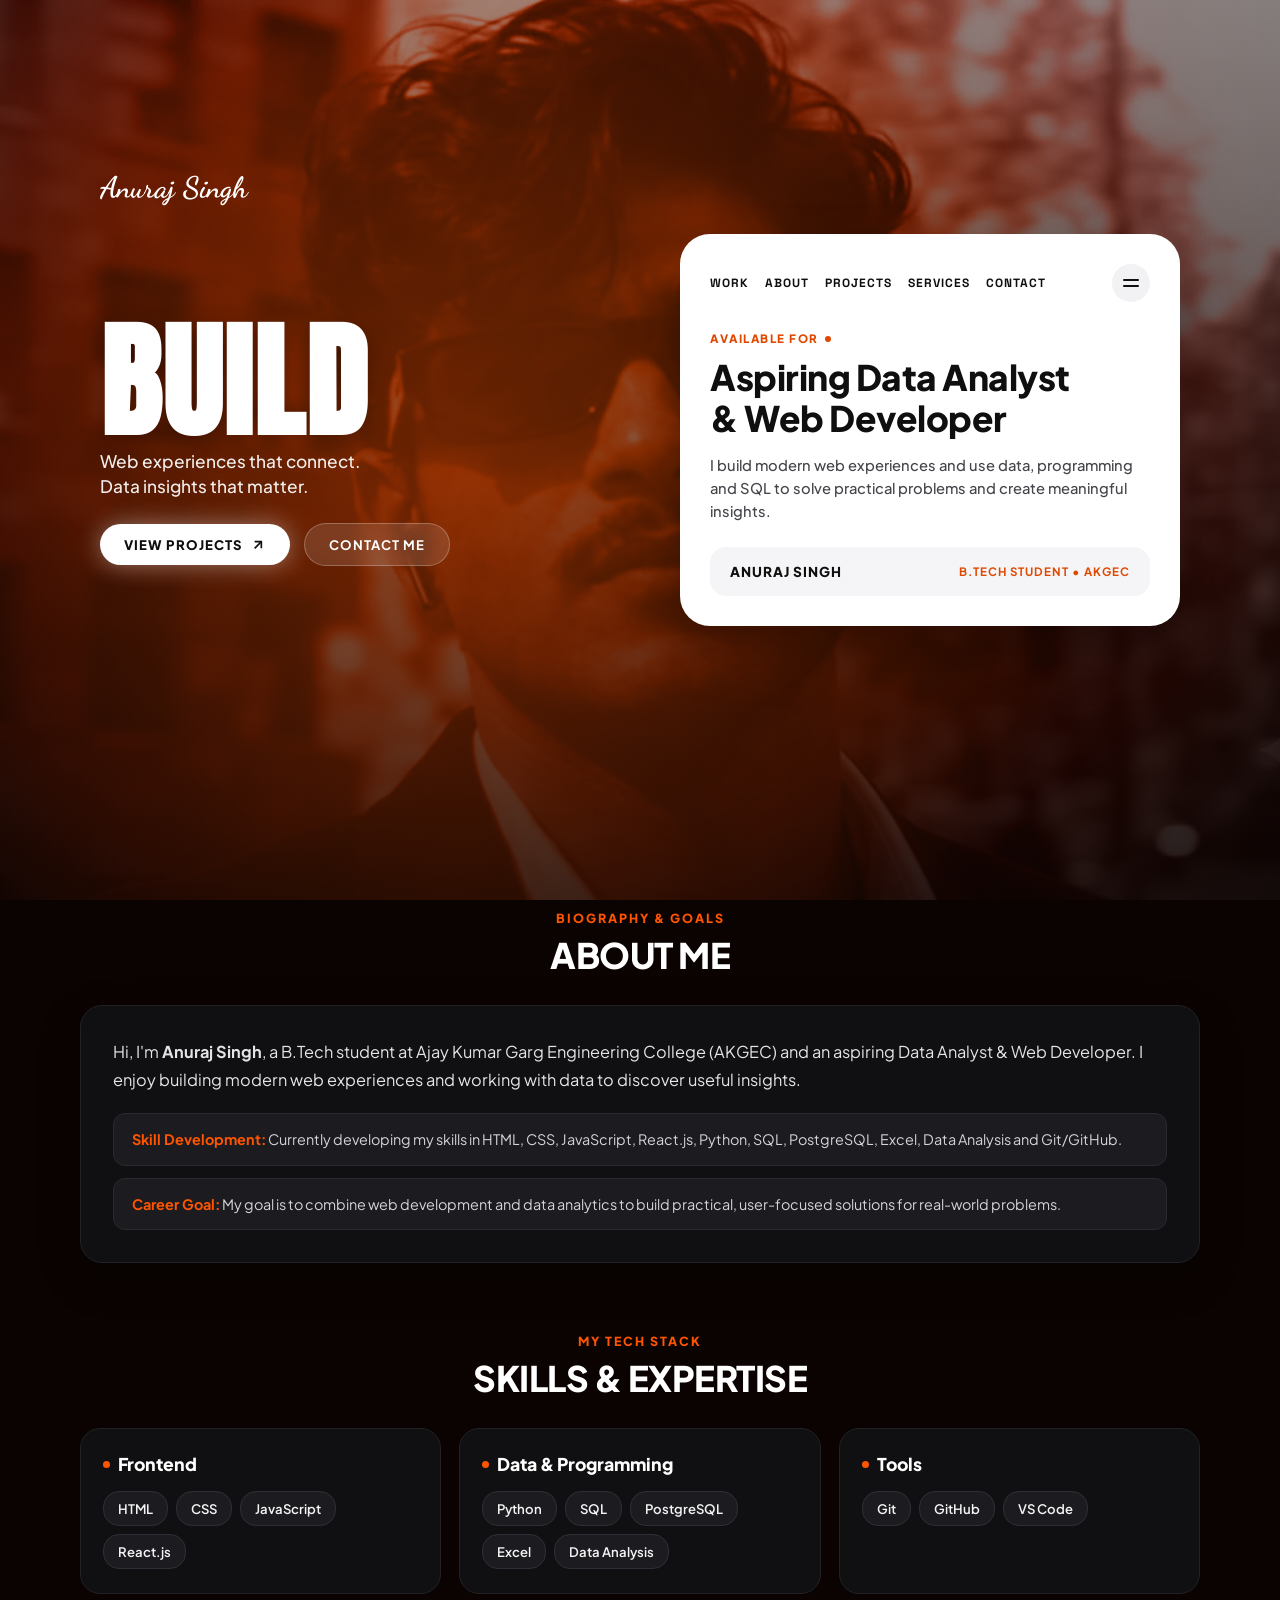
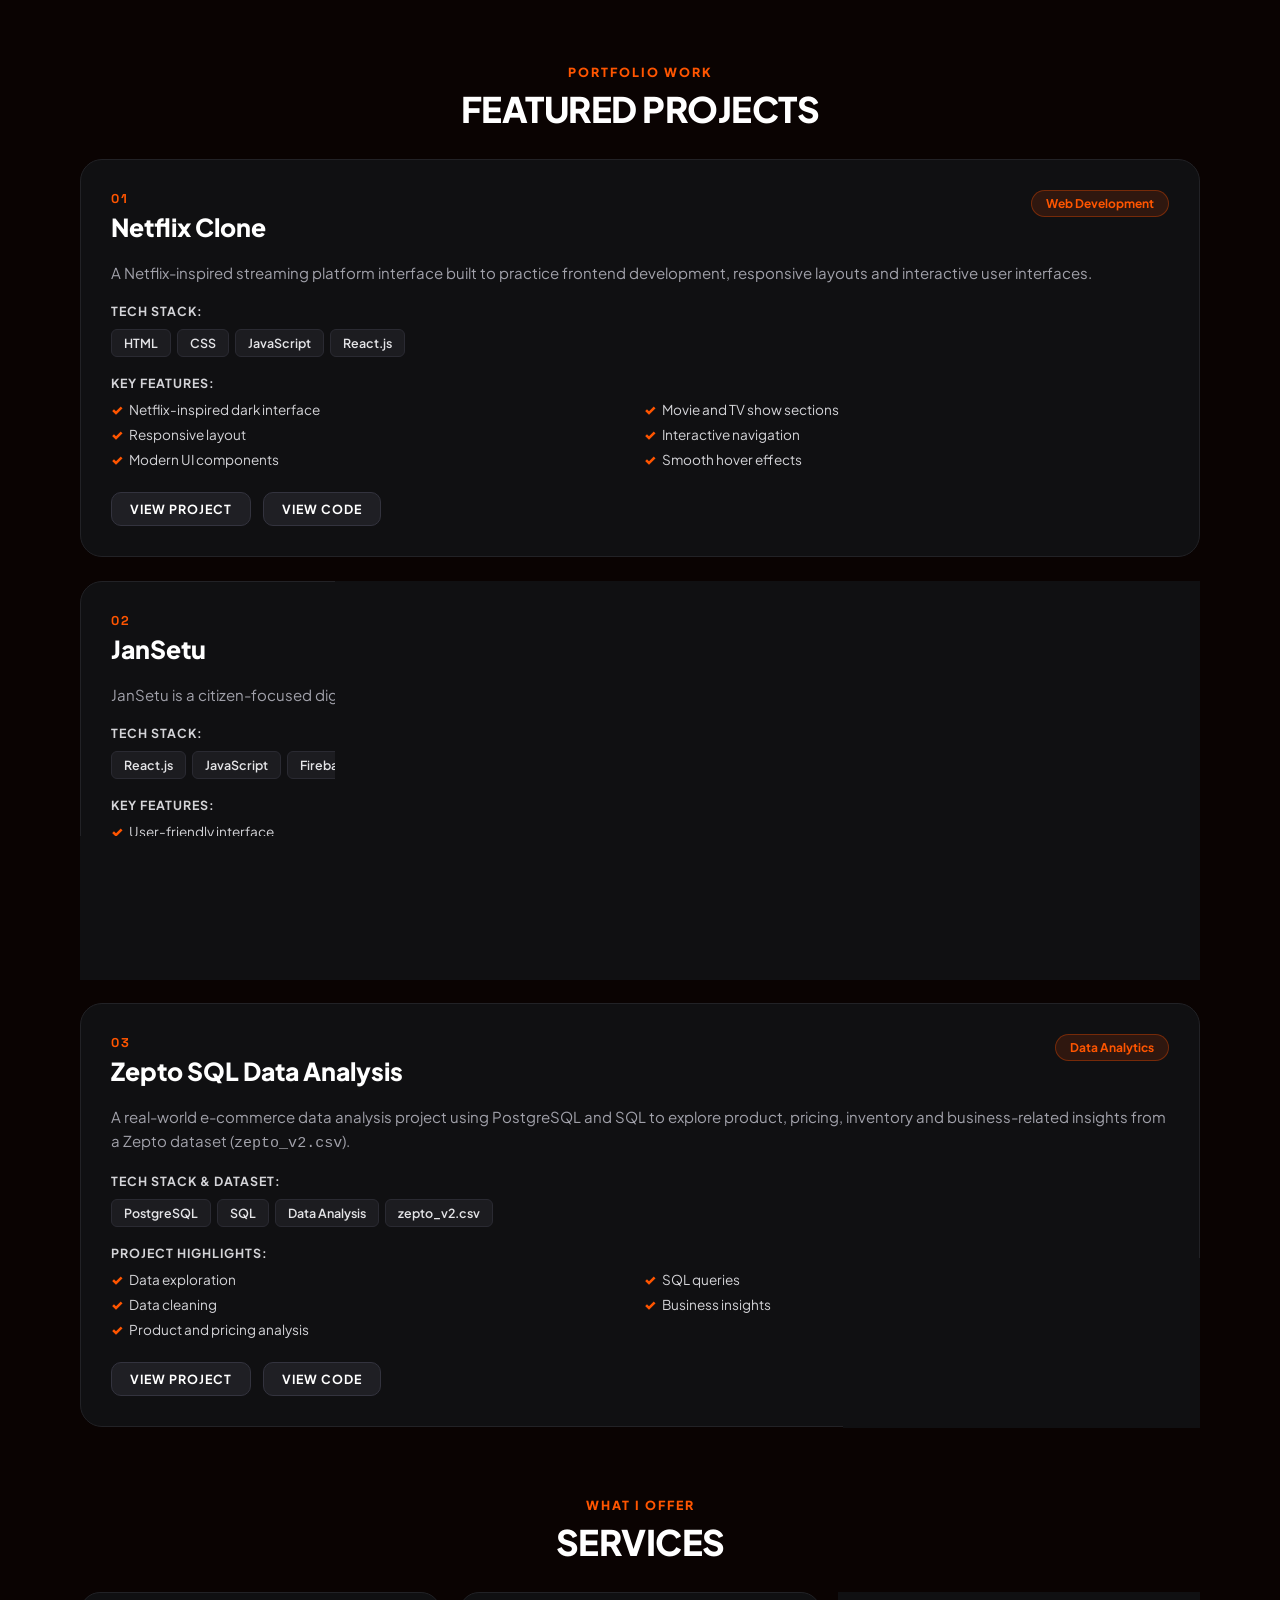
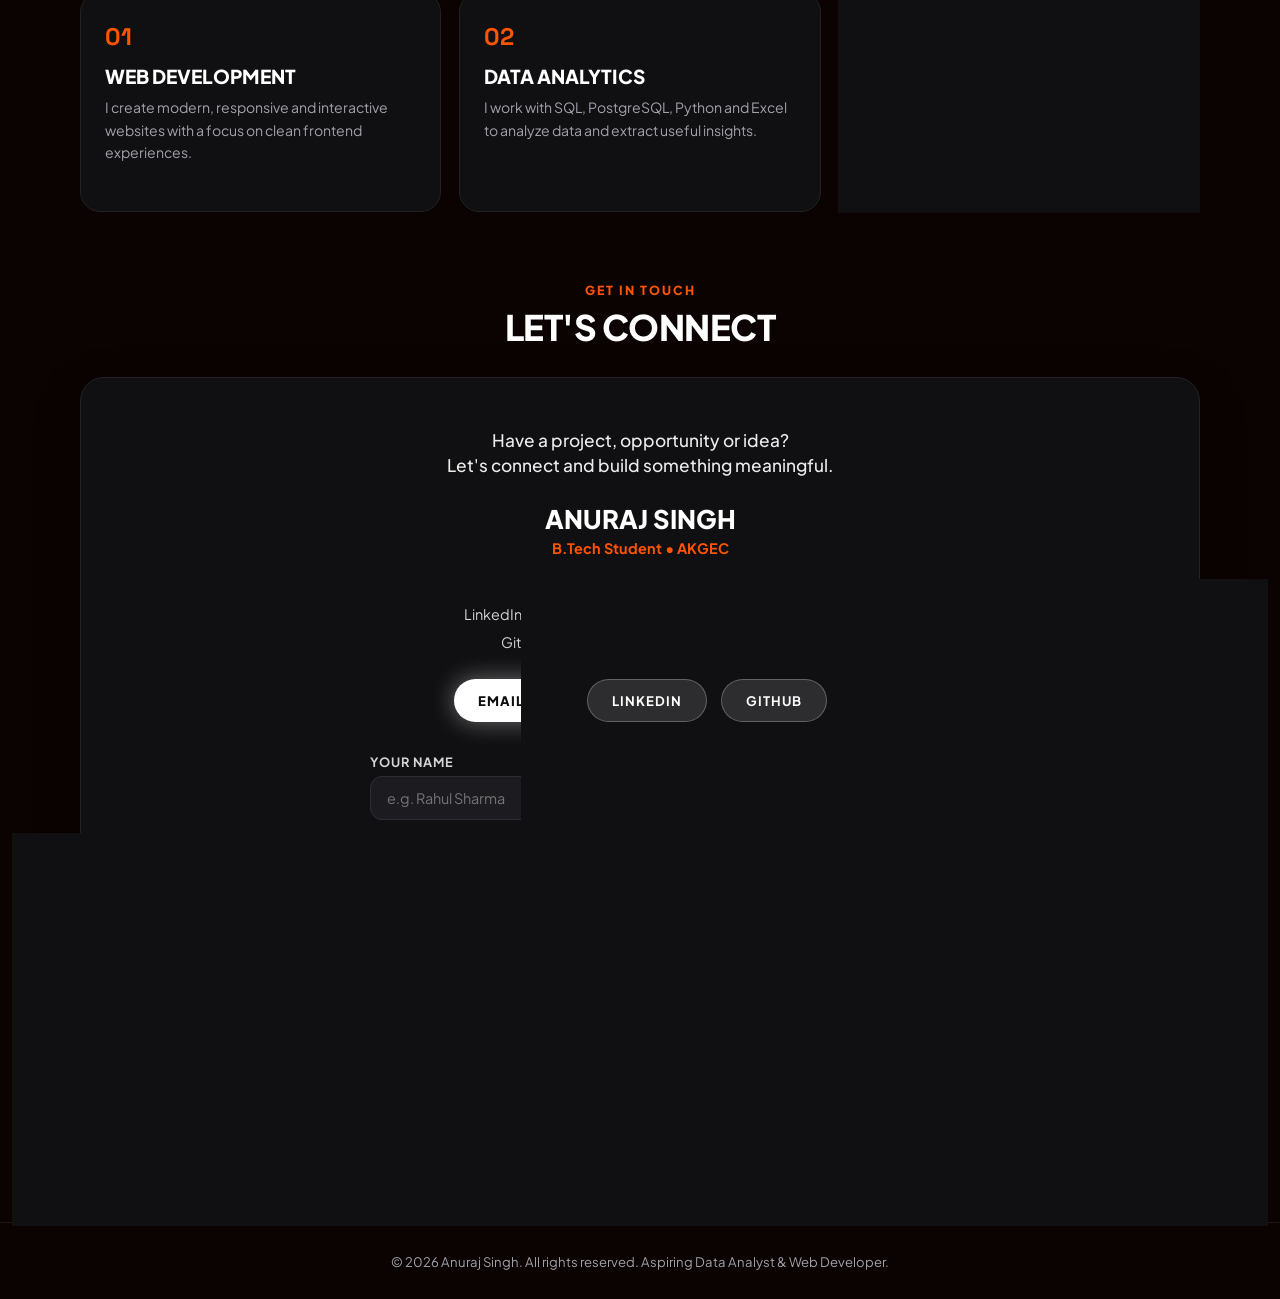
==== commit 3ddc2e31: "Refactor JavaScript into separate script.js file" ====
--- a/index.html
+++ b/index.html
@@ -8,6 +8,7 @@
   <link rel="icon" type="image/svg+xml" href="favicon.svg">
   <meta name="theme-color" content="#0a0302">
   <link rel="stylesheet" href="style.css">
+  <script src="script.js" defer></script>
 </head>
 <body>
 
@@ -428,189 +429,5 @@
 
   </div>
 
-  <!-- Interactive Scripts & Canvas Frame Animation Engine -->
-  <script>
-    (function () {
-      // 1. Canvas Frame Animation Engine
-      const TOTAL_FRAMES = 192;
-      const FRAME_PATH_PREFIX = 'frames_24fps/frames/frame_';
-      const FRAME_PATH_SUFFIX = '.png';
-
-      const canvas = document.getElementById('canvas');
-      const ctx = canvas.getContext('2d');
-      const preloader = document.getElementById('preloader');
-      const loaderBar = document.getElementById('loader-bar');
-      const loaderText = document.getElementById('loader-text');
-
-      const images = [];
-      let loadedCount = 0;
-      let targetFrame = 0;
-      let currentFrame = 0;
-      const ease = 0.16;
-
-      function getFramePath(index) {
-        const paddedNum = String(index).padStart(4, '0');
-        return `${FRAME_PATH_PREFIX}${paddedNum}${FRAME_PATH_SUFFIX}`;
-      }
-
-      function preloadImages() {
-        return new Promise((resolve) => {
-          for (let i = 1; i <= TOTAL_FRAMES; i++) {
-            const img = new Image();
-            img.src = getFramePath(i);
-
-            img.onload = () => {
-              loadedCount++;
-              updateProgress();
-              if (loadedCount === TOTAL_FRAMES) resolve();
-            };
-
-            img.onerror = () => {
-              loadedCount++;
-              updateProgress();
-              if (loadedCount === TOTAL_FRAMES) resolve();
-            };
-
-            images.push(img);
-          }
-        });
-      }
-
-      function updateProgress() {
-        const percent = Math.floor((loadedCount / TOTAL_FRAMES) * 100);
-        loaderBar.style.width = percent + '%';
-        loaderText.textContent = `LOADING ${percent}%`;
-      }
-
-      function resizeCanvas() {
-        const dpr = window.devicePixelRatio || 1;
-        canvas.width = window.innerWidth * dpr;
-        canvas.height = window.innerHeight * dpr;
-        ctx.scale(dpr, dpr);
-        drawFrame(Math.round(currentFrame));
-      }
-
-      function drawFrame(index) {
-        const img = images[index];
-        if (!img || !img.complete || img.naturalWidth === 0) return;
-
-        const screenWidth = window.innerWidth;
-        const screenHeight = window.innerHeight;
-
-        const imgWidth = img.naturalWidth;
-        const imgHeight = img.naturalHeight;
-
-        const scale = Math.max(screenWidth / imgWidth, screenHeight / imgHeight);
-        const drawWidth = imgWidth * scale;
-        const drawHeight = imgHeight * scale;
-
-        const x = (screenWidth - drawWidth) / 2;
-        const y = (screenHeight - drawHeight) / 2;
-
-        ctx.clearRect(0, 0, screenWidth, screenHeight);
-        ctx.drawImage(img, x, y, drawWidth, drawHeight);
-      }
-
-      function updateTargetFrame() {
-        const scrollTop = window.scrollY || document.documentElement.scrollTop;
-        const maxScroll = document.documentElement.scrollHeight - window.innerHeight;
-        
-        if (maxScroll <= 0) return;
-
-        const scrollFraction = Math.max(0, Math.min(1, scrollTop / maxScroll));
-        targetFrame = scrollFraction * (TOTAL_FRAMES - 1);
-      }
-
-      function animate() {
-        currentFrame += (targetFrame - currentFrame) * ease;
-        const frameIndex = Math.max(0, Math.min(TOTAL_FRAMES - 1, Math.round(currentFrame)));
-        drawFrame(frameIndex);
-        requestAnimationFrame(animate);
-      }
-
-      window.addEventListener('scroll', updateTargetFrame, { passive: true });
-      window.addEventListener('resize', resizeCanvas);
-
-      preloadImages().then(() => {
-        preloader.classList.add('hidden');
-        resizeCanvas();
-        updateTargetFrame();
-        currentFrame = targetFrame;
-        animate();
-      });
-
-      // 2. Mobile Navigation Drawer Toggle
-      const hamburgerBtn = document.getElementById('hamburger-btn');
-      const mobileNav = document.getElementById('mobile-nav');
-      const mobileNavItems = document.querySelectorAll('.mobile-nav-item');
-
-      if (hamburgerBtn && mobileNav) {
-        hamburgerBtn.addEventListener('click', () => {
-          const isOpen = mobileNav.classList.contains('open');
-          if (isOpen) {
-            mobileNav.classList.remove('open');
-            hamburgerBtn.setAttribute('aria-expanded', 'false');
-          } else {
-            mobileNav.classList.add('open');
-            hamburgerBtn.setAttribute('aria-expanded', 'true');
-          }
-        });
-
-        mobileNavItems.forEach((item) => {
-          item.addEventListener('click', () => {
-            mobileNav.classList.remove('open');
-            hamburgerBtn.setAttribute('aria-expanded', 'false');
-          });
-        });
-      }
-
-      // 3. Contact Form Validation & Submission
-      const contactForm = document.getElementById('contact-form');
-      if (contactForm) {
-        const nameInput = document.getElementById('name');
-        const emailInput = document.getElementById('email');
-        const messageInput = document.getElementById('message');
-
-        const nameError = document.getElementById('name-error');
-        const emailError = document.getElementById('email-error');
-        const messageError = document.getElementById('message-error');
-        const formSuccess = document.getElementById('form-success');
-
-        function isValidEmail(email) {
-          return /^[^\s@]+@[^\s@]+\.[^\s@]+$/.test(email);
-        }
-
-        contactForm.addEventListener('submit', (e) => {
-          e.preventDefault();
-          let valid = true;
-
-          nameError.classList.remove('visible');
-          emailError.classList.remove('visible');
-          messageError.classList.remove('visible');
-          formSuccess.classList.remove('visible');
-
-          if (!nameInput.value.trim()) {
-            nameError.classList.add('visible');
-            valid = false;
-          }
-
-          if (!emailInput.value.trim() || !isValidEmail(emailInput.value.trim())) {
-            emailError.classList.add('visible');
-            valid = false;
-          }
-
-          if (!messageInput.value.trim()) {
-            messageError.classList.add('visible');
-            valid = false;
-          }
-
-          if (valid) {
-            formSuccess.classList.add('visible');
-            contactForm.reset();
-          }
-        });
-      }
-    })();
-  </script>
 </body>
 </html>
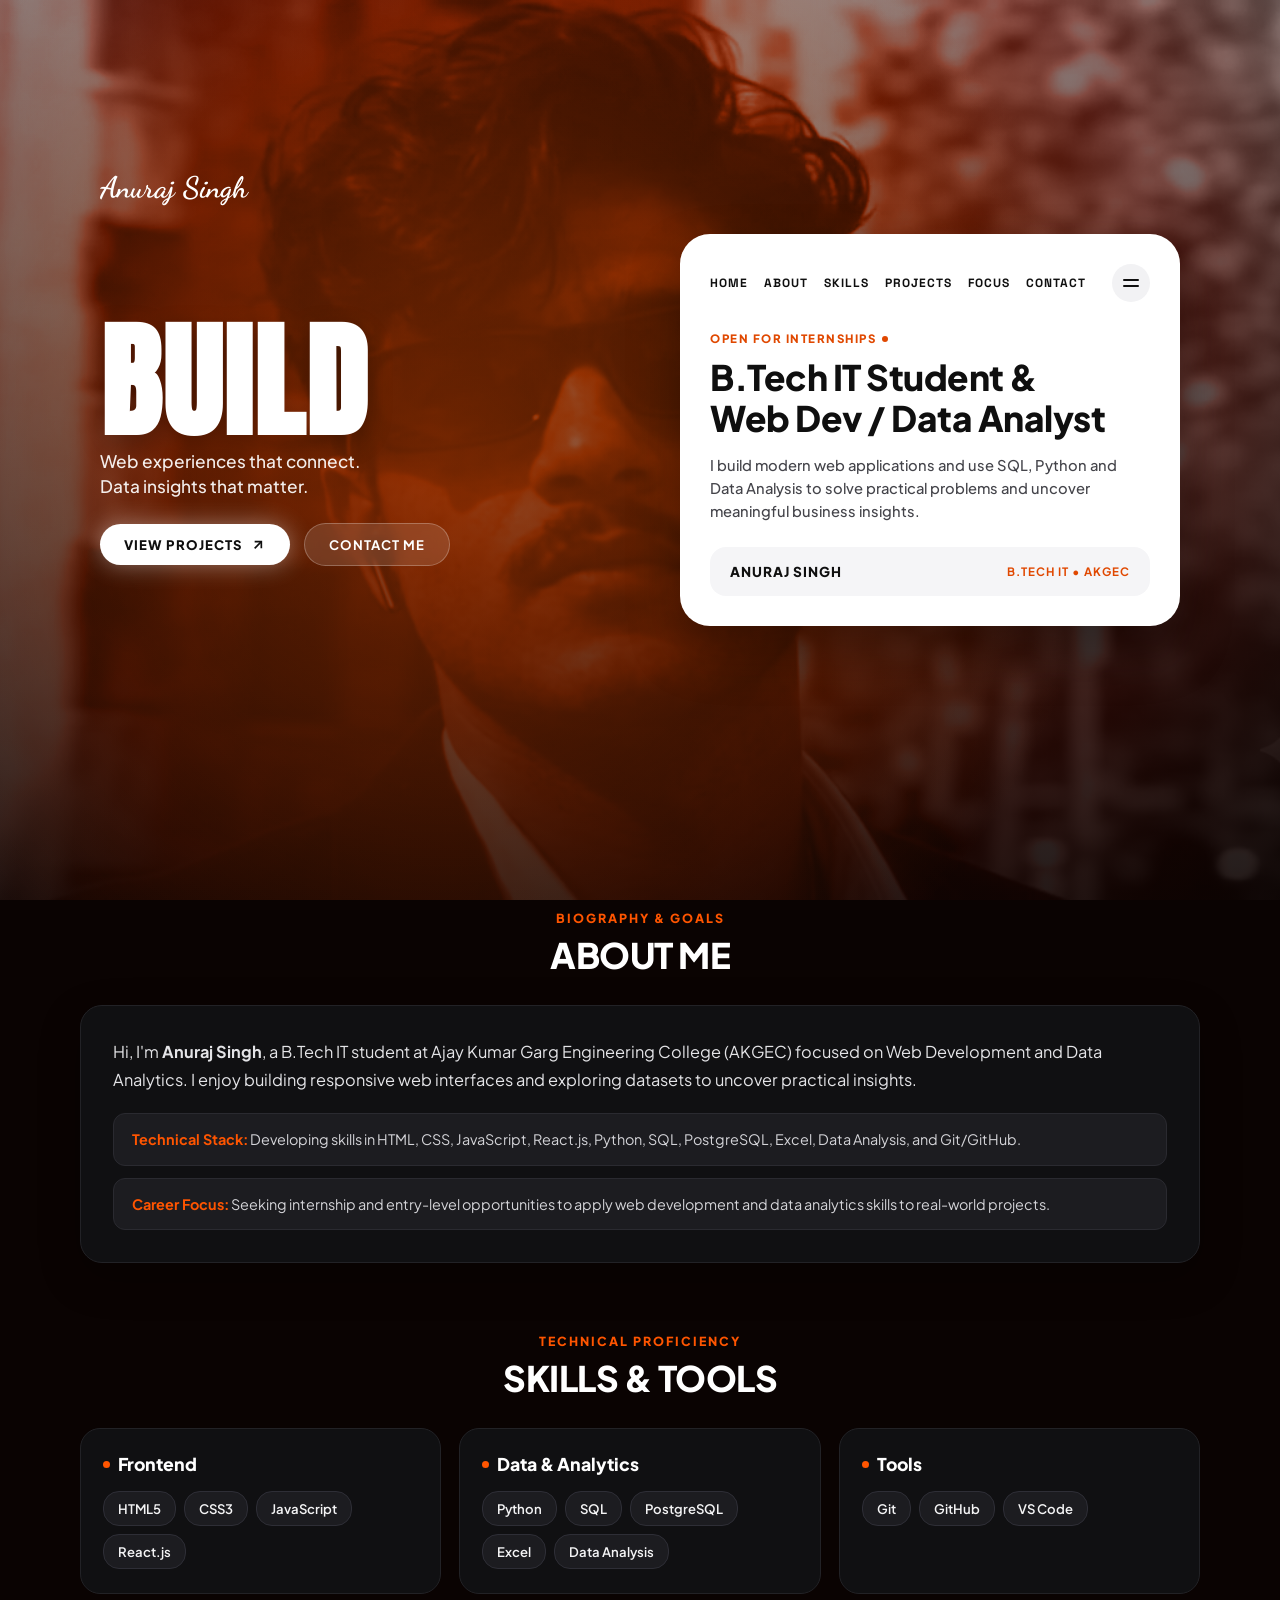
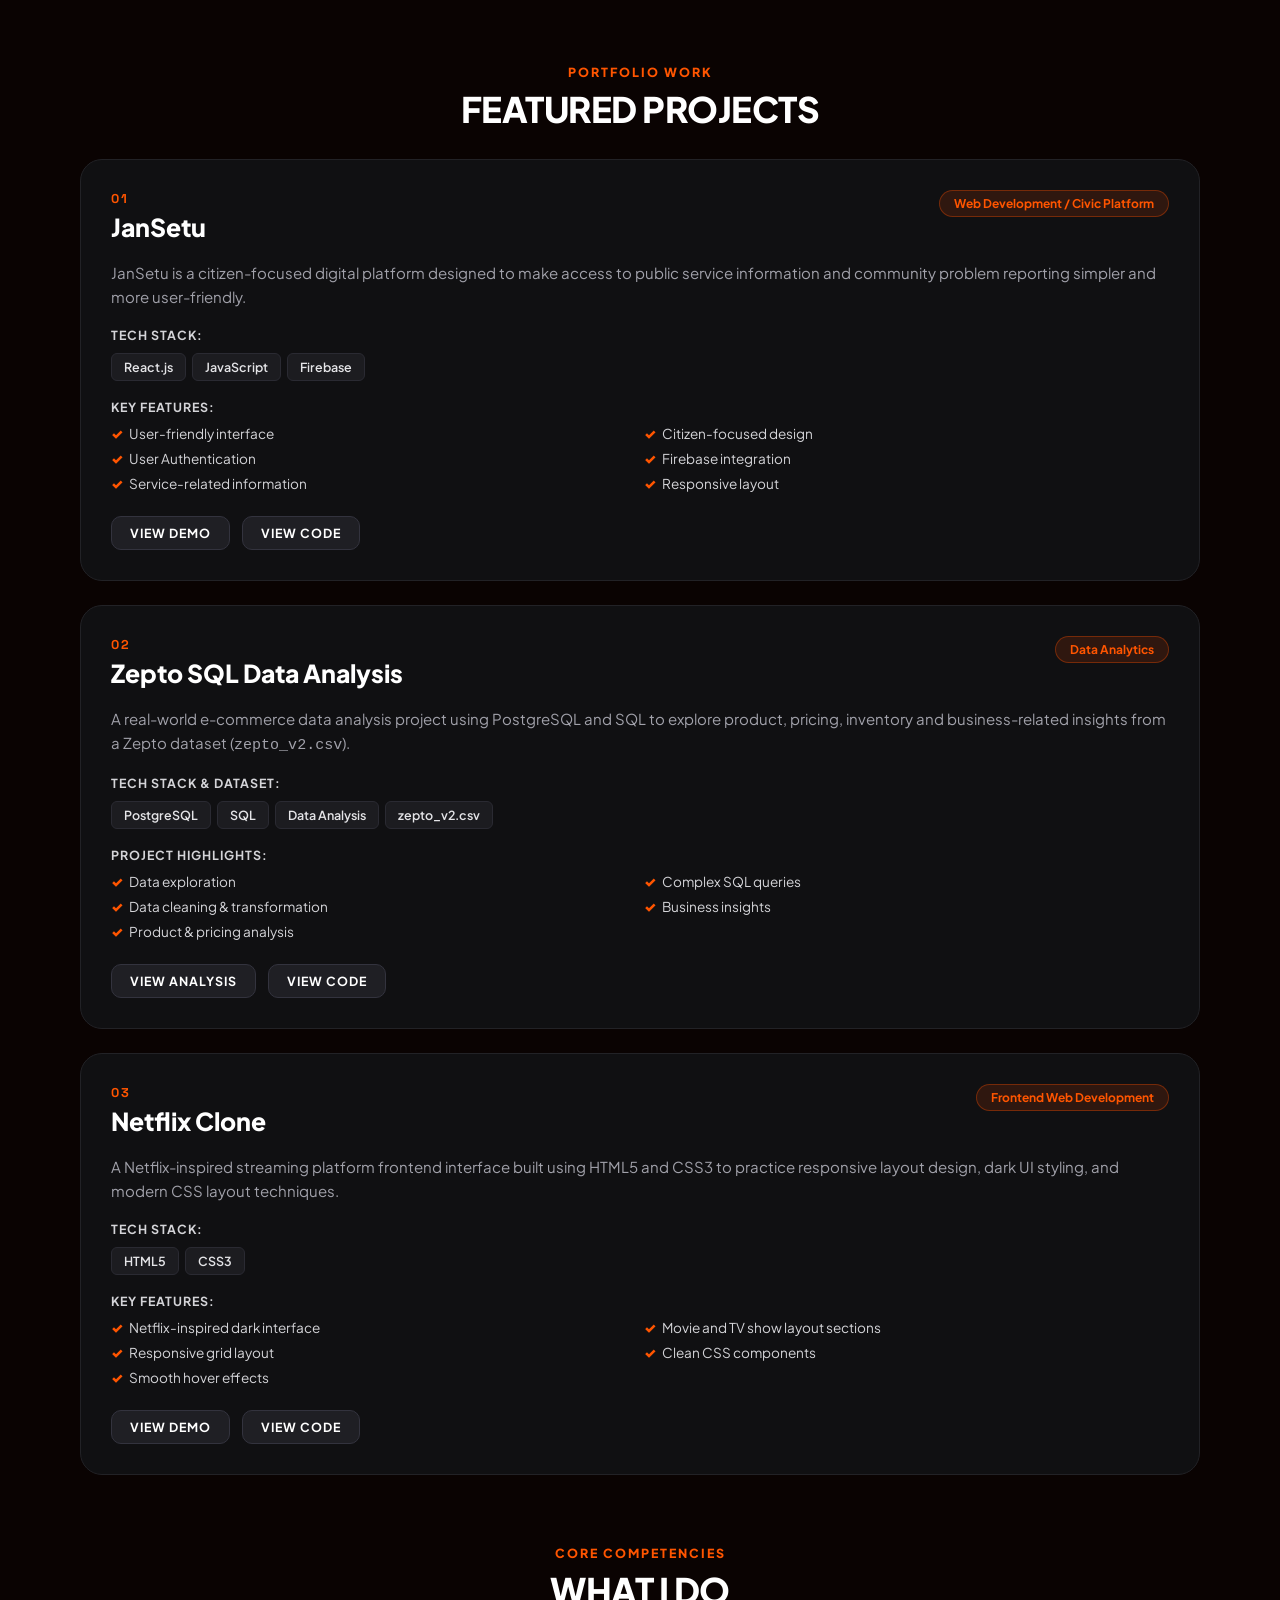
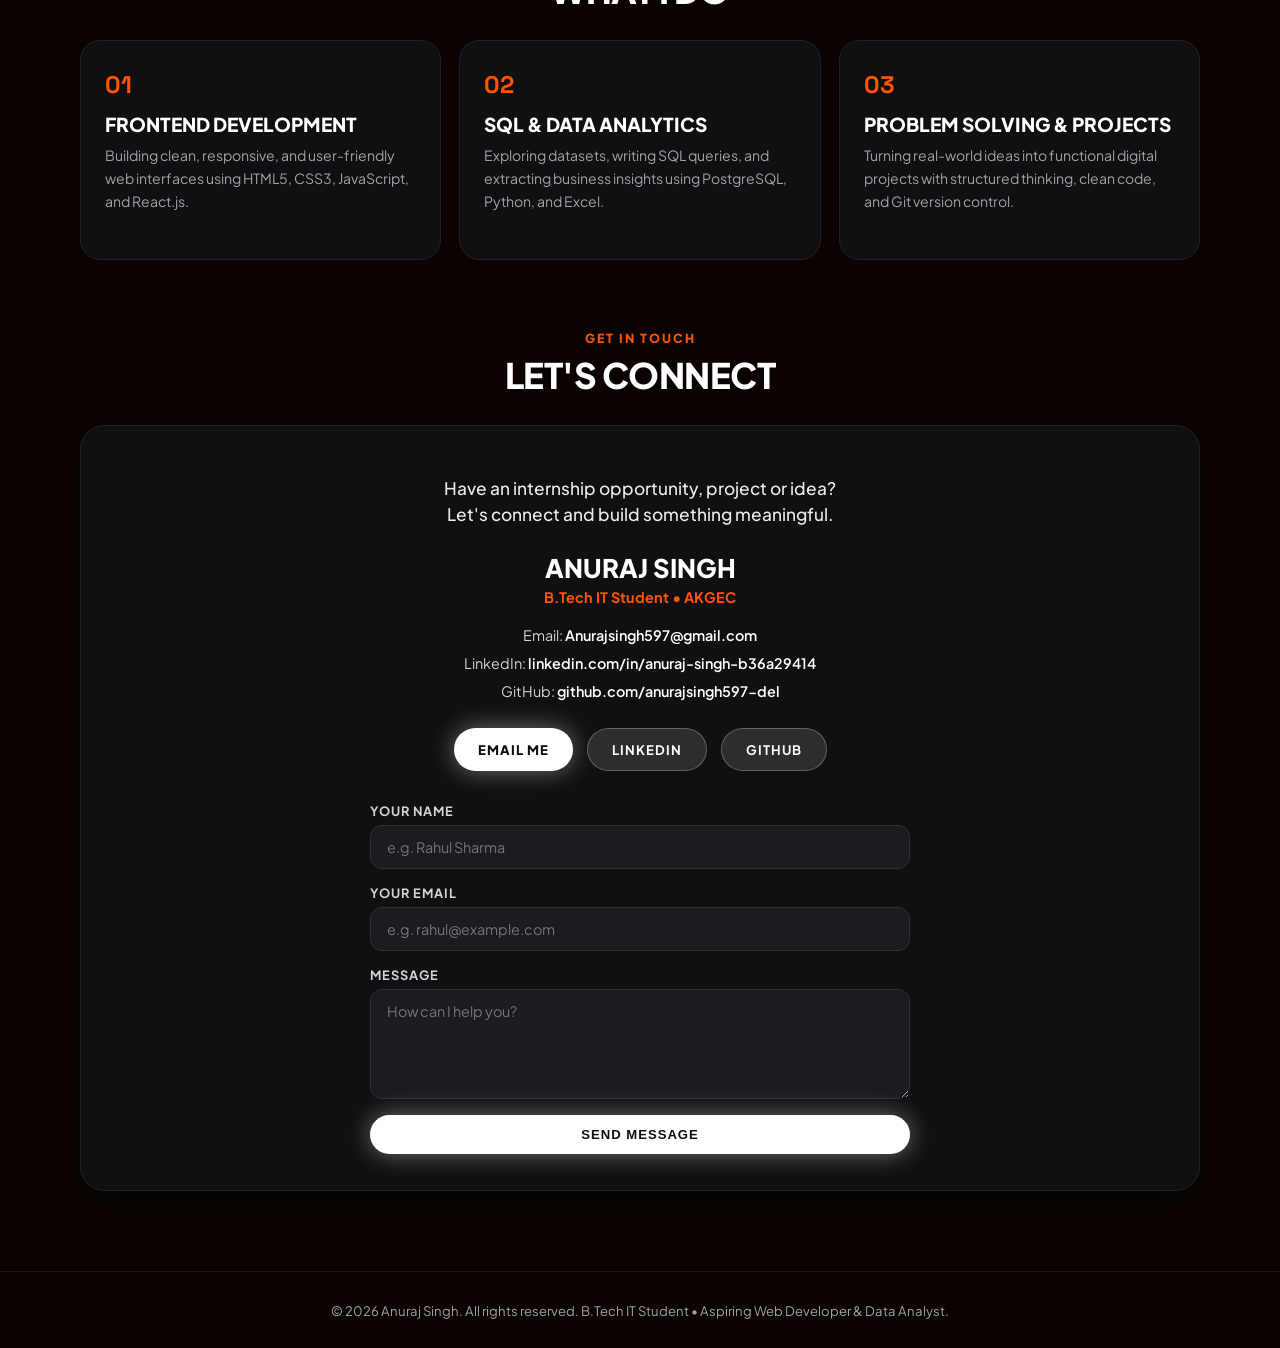
==== commit f09bfd96: "Polish portfolio for student positioning, project link placeholders, HTML/CSS Netflix Clone stack, a" ====
--- a/index.html
+++ b/index.html
@@ -3,8 +3,14 @@
 <head>
   <meta charset="UTF-8">
   <meta name="viewport" content="width=device-width, initial-scale=1.0">
-  <title>Anuraj Singh | Aspiring Data Analyst &amp; Web Developer</title>
-  <meta name="description" content="Personal portfolio website of Anuraj Singh, B.Tech student at AKGEC and Aspiring Data Analyst &amp; Web Developer.">
+  <title>Anuraj Singh | B.Tech IT Student &amp; Web Developer / Data Analyst</title>
+  <meta name="description" content="Portfolio of Anuraj Singh, B.Tech IT student at AKGEC. Aspiring Web Developer and Data Analyst seeking internship and entry-level opportunities.">
+  
+  <!-- Open Graph Metadata -->
+  <meta property="og:title" content="Anuraj Singh | B.Tech IT Student Portfolio">
+  <meta property="og:description" content="Aspiring Web Developer &amp; Data Analyst at AKGEC. Exploring React, SQL, PostgreSQL, Python, and modern web development.">
+  <meta property="og:type" content="website">
+
   <link rel="icon" type="image/svg+xml" href="favicon.svg">
   <meta name="theme-color" content="#0a0302">
   <link rel="stylesheet" href="style.css">
@@ -69,10 +75,11 @@
           <!-- Top Card Navigation -->
           <nav class="card-nav" aria-label="Main Navigation">
             <div class="card-nav-links">
-              <a href="#projects" class="card-nav-link">WORK</a>
+              <a href="#home" class="card-nav-link">HOME</a>
               <a href="#about" class="card-nav-link">ABOUT</a>
+              <a href="#skills" class="card-nav-link">SKILLS</a>
               <a href="#projects" class="card-nav-link">PROJECTS</a>
-              <a href="#services" class="card-nav-link">SERVICES</a>
+              <a href="#services" class="card-nav-link">FOCUS</a>
               <a href="#contact" class="card-nav-link">CONTACT</a>
             </div>
             <button class="hamburger-btn" id="hamburger-btn" aria-expanded="false" aria-label="Toggle navigation menu">
@@ -83,30 +90,31 @@
 
           <!-- Mobile Dropdown Navigation Drawer -->
           <div class="mobile-nav-overlay" id="mobile-nav">
-            <a href="#projects" class="card-nav-link mobile-nav-item">WORK</a>
+            <a href="#home" class="card-nav-link mobile-nav-item">HOME</a>
             <a href="#about" class="card-nav-link mobile-nav-item">ABOUT</a>
+            <a href="#skills" class="card-nav-link mobile-nav-item">SKILLS</a>
             <a href="#projects" class="card-nav-link mobile-nav-item">PROJECTS</a>
-            <a href="#services" class="card-nav-link mobile-nav-item">SERVICES</a>
+            <a href="#services" class="card-nav-link mobile-nav-item">FOCUS</a>
             <a href="#contact" class="card-nav-link mobile-nav-item">CONTACT</a>
           </div>
 
           <!-- Profile Card Body Content -->
           <div class="card-body-content">
             <div class="status-badge">
-              AVAILABLE FOR <div class="status-dot"></div>
+              OPEN FOR INTERNSHIPS <div class="status-dot"></div>
             </div>
             <h2 class="card-main-title">
-              Aspiring Data Analyst<br>&amp; Web Developer
+              B.Tech IT Student &amp;<br>Web Dev / Data Analyst
             </h2>
             <p class="card-statement">
-              I build modern web experiences and use data, programming and SQL to solve practical problems and create meaningful insights.
+              I build modern web applications and use SQL, Python and Data Analysis to solve practical problems and uncover meaningful business insights.
             </p>
           </div>
 
           <!-- Profile Card Bottom Footer -->
           <div class="card-footer">
             <span class="card-footer-name">ANURAJ SINGH</span>
-            <span class="card-footer-sub">B.TECH STUDENT &bull; AKGEC</span>
+            <span class="card-footer-sub">B.TECH IT &bull; AKGEC</span>
           </div>
 
         </div>
@@ -124,15 +132,15 @@
 
         <div class="about-card-box">
           <p class="about-paragraph">
-            Hi, I'm <strong>Anuraj Singh</strong>, a B.Tech student at Ajay Kumar Garg Engineering College (AKGEC) and an aspiring Data Analyst &amp; Web Developer. I enjoy building modern web experiences and working with data to discover useful insights.
+            Hi, I'm <strong>Anuraj Singh</strong>, a B.Tech IT student at Ajay Kumar Garg Engineering College (AKGEC) focused on Web Development and Data Analytics. I enjoy building responsive web interfaces and exploring datasets to uncover practical insights.
           </p>
 
           <div class="about-highlights">
             <div class="highlight-box">
-              <strong>Skill Development:</strong> Currently developing my skills in HTML, CSS, JavaScript, React.js, Python, SQL, PostgreSQL, Excel, Data Analysis and Git/GitHub.
+              <strong>Technical Stack:</strong> Developing skills in HTML, CSS, JavaScript, React.js, Python, SQL, PostgreSQL, Excel, Data Analysis, and Git/GitHub.
             </div>
             <div class="highlight-box">
-              <strong>Career Goal:</strong> My goal is to combine web development and data analytics to build practical, user-focused solutions for real-world problems.
+              <strong>Career Focus:</strong> Seeking internship and entry-level opportunities to apply web development and data analytics skills to real-world projects.
             </div>
           </div>
         </div>
@@ -141,8 +149,8 @@
       <!-- SKILLS SECTION -->
       <section class="section container" id="skills">
         <div class="section-title-wrap">
-          <div class="section-subtitle">MY TECH STACK</div>
-          <h2 class="section-heading">SKILLS &amp; EXPERTISE</h2>
+          <div class="section-subtitle">TECHNICAL PROFICIENCY</div>
+          <h2 class="section-heading">SKILLS &amp; TOOLS</h2>
         </div>
 
         <div class="skills-grid">
@@ -150,16 +158,16 @@
           <div class="skill-card">
             <h3 class="skill-category-title">Frontend</h3>
             <div class="skill-pills-wrap">
-              <span class="skill-badge">HTML</span>
-              <span class="skill-badge">CSS</span>
+              <span class="skill-badge">HTML5</span>
+              <span class="skill-badge">CSS3</span>
               <span class="skill-badge">JavaScript</span>
               <span class="skill-badge">React.js</span>
             </div>
           </div>
 
-          <!-- Data & Programming -->
+          <!-- Data & Analytics -->
           <div class="skill-card">
-            <h3 class="skill-category-title">Data &amp; Programming</h3>
+            <h3 class="skill-category-title">Data &amp; Analytics</h3>
             <div class="skill-pills-wrap">
               <span class="skill-badge">Python</span>
               <span class="skill-badge">SQL</span>
@@ -181,7 +189,7 @@
         </div>
       </section>
 
-      <!-- PROJECTS SECTION -->
+      <!-- PROJECTS SECTION (Prioritized: JanSetu -> Zepto SQL -> Netflix Clone) -->
       <section class="section container" id="projects">
         <div class="section-title-wrap">
           <div class="section-subtitle">PORTFOLIO WORK</div>
@@ -190,60 +198,18 @@
 
         <div class="projects-grid">
           
-          <!-- 01 — NETFLIX CLONE -->
+          <!-- 01 — JANSETU (Priority #1) -->
           <article class="project-card">
             <div class="project-header">
               <div>
                 <div class="project-num">01</div>
-                <h3 class="project-title">Netflix Clone</h3>
-              </div>
-              <span class="project-category">Web Development</span>
-            </div>
-            
+                <h3 class="project-title">JanSetu</h3>
+              </div>
+              <span class="project-category">Web Development / Civic Platform</span>
+            </div>
+
             <p class="project-desc">
-              A Netflix-inspired streaming platform interface built to practice frontend development, responsive layouts and interactive user interfaces.
-            </p>
-
-            <div class="project-details-block">
-              <span class="details-label">Tech Stack:</span>
-              <div class="tech-stack-row">
-                <span class="tech-tag">HTML</span>
-                <span class="tech-tag">CSS</span>
-                <span class="tech-tag">JavaScript</span>
-                <span class="tech-tag">React.js</span>
-              </div>
-            </div>
-
-            <div class="project-details-block">
-              <span class="details-label">Key Features:</span>
-              <ul class="features-list">
-                <li>Netflix-inspired dark interface</li>
-                <li>Movie and TV show sections</li>
-                <li>Responsive layout</li>
-                <li>Interactive navigation</li>
-                <li>Modern UI components</li>
-                <li>Smooth hover effects</li>
-              </ul>
-            </div>
-
-            <div class="project-btn-row">
-              <a href="https://github.com/anurajsingh597-del" target="_blank" rel="noopener noreferrer" class="project-btn">VIEW PROJECT</a>
-              <a href="https://github.com/anurajsingh597-del" target="_blank" rel="noopener noreferrer" class="project-btn">VIEW CODE</a>
-            </div>
-          </article>
-
-          <!-- 02 — JANSETU -->
-          <article class="project-card">
-            <div class="project-header">
-              <div>
-                <div class="project-num">02</div>
-                <h3 class="project-title">JanSetu</h3>
-              </div>
-              <span class="project-category">Web Development / Social Impact</span>
-            </div>
-
-            <p class="project-desc">
-              JanSetu is a citizen-focused digital platform designed to make access to public services and useful information simpler and more user-friendly.
+              JanSetu is a citizen-focused digital platform designed to make access to public service information and community problem reporting simpler and more user-friendly.
             </p>
 
             <div class="project-details-block">
@@ -260,24 +226,24 @@
               <ul class="features-list">
                 <li>User-friendly interface</li>
                 <li>Citizen-focused design</li>
-                <li>Authentication</li>
+                <li>User Authentication</li>
                 <li>Firebase integration</li>
                 <li>Service-related information</li>
-                <li>Responsive design</li>
+                <li>Responsive layout</li>
               </ul>
             </div>
 
             <div class="project-btn-row">
-              <a href="https://github.com/anurajsingh597-del" target="_blank" rel="noopener noreferrer" class="project-btn">VIEW PROJECT</a>
-              <a href="https://github.com/anurajsingh597-del" target="_blank" rel="noopener noreferrer" class="project-btn">VIEW CODE</a>
+              <a href="PASTE_JANSETU_LIVE_DEMO_URL_HERE" target="_blank" rel="noopener noreferrer" class="project-btn">VIEW DEMO</a>
+              <a href="PASTE_JANSETU_GITHUB_URL_HERE" target="_blank" rel="noopener noreferrer" class="project-btn">VIEW CODE</a>
             </div>
           </article>
 
-          <!-- 03 — ZEPTO SQL DATA ANALYSIS -->
+          <!-- 02 — ZEPTO SQL DATA ANALYSIS (Priority #2) -->
           <article class="project-card">
             <div class="project-header">
               <div>
-                <div class="project-num">03</div>
+                <div class="project-num">02</div>
                 <h3 class="project-title">Zepto SQL Data Analysis</h3>
               </div>
               <span class="project-category">Data Analytics</span>
@@ -301,27 +267,66 @@
               <span class="details-label">Project Highlights:</span>
               <ul class="features-list">
                 <li>Data exploration</li>
-                <li>SQL queries</li>
-                <li>Data cleaning</li>
+                <li>Complex SQL queries</li>
+                <li>Data cleaning &amp; transformation</li>
                 <li>Business insights</li>
-                <li>Product and pricing analysis</li>
+                <li>Product &amp; pricing analysis</li>
               </ul>
             </div>
 
             <div class="project-btn-row">
-              <a href="https://github.com/anurajsingh597-del" target="_blank" rel="noopener noreferrer" class="project-btn">VIEW PROJECT</a>
-              <a href="https://github.com/anurajsingh597-del" target="_blank" rel="noopener noreferrer" class="project-btn">VIEW CODE</a>
+              <a href="PASTE_ZEPTO_ANALYSIS_URL_HERE" target="_blank" rel="noopener noreferrer" class="project-btn">VIEW ANALYSIS</a>
+              <a href="PASTE_ZEPTO_GITHUB_URL_HERE" target="_blank" rel="noopener noreferrer" class="project-btn">VIEW CODE</a>
             </div>
           </article>
 
+          <!-- 03 — NETFLIX CLONE (Priority #3 - HTML5 & CSS3 ONLY!) -->
+          <article class="project-card">
+            <div class="project-header">
+              <div>
+                <div class="project-num">03</div>
+                <h3 class="project-title">Netflix Clone</h3>
+              </div>
+              <span class="project-category">Frontend Web Development</span>
+            </div>
+            
+            <p class="project-desc">
+              A Netflix-inspired streaming platform frontend interface built using HTML5 and CSS3 to practice responsive layout design, dark UI styling, and modern CSS layout techniques.
+            </p>
+
+            <div class="project-details-block">
+              <span class="details-label">Tech Stack:</span>
+              <div class="tech-stack-row">
+                <span class="tech-tag">HTML5</span>
+                <span class="tech-tag">CSS3</span>
+              </div>
+            </div>
+
+            <div class="project-details-block">
+              <span class="details-label">Key Features:</span>
+              <ul class="features-list">
+                <li>Netflix-inspired dark interface</li>
+                <li>Movie and TV show layout sections</li>
+                <li>Responsive grid layout</li>
+                <li>Clean CSS components</li>
+                <li>Smooth hover effects</li>
+              </ul>
+            </div>
+
+            <div class="project-btn-row">
+              <a href="PASTE_NETFLIX_LIVE_DEMO_URL_HERE" target="_blank" rel="noopener noreferrer" class="project-btn">VIEW DEMO</a>
+              <a href="PASTE_NETFLIX_GITHUB_URL_HERE" target="_blank" rel="noopener noreferrer" class="project-btn">VIEW CODE</a>
+            </div>
+          </article>
+
         </div>
       </section>
 
-      <!-- SERVICES SECTION -->
+      <!-- WHAT I DO & CAPABILITIES SECTION (Replaces agency "Services") -->
       <section class="section container" id="services">
         <div class="section-title-wrap">
-          <div class="section-subtitle">WHAT I OFFER</div>
-          <h2 class="section-heading">SERVICES</h2>
+          <div class="section-subtitle">CORE COMPETENCIES</div>
+          <h2 class="section-heading">WHAT I DO</h2>
         </div>
 
         <div class="services-grid">
@@ -329,9 +334,9 @@
           <div class="service-card">
             <div>
               <div class="service-num">01</div>
-              <h3 class="service-title">WEB DEVELOPMENT</h3>
+              <h3 class="service-title">FRONTEND DEVELOPMENT</h3>
               <p class="service-desc">
-                I create modern, responsive and interactive websites with a focus on clean frontend experiences.
+                Building clean, responsive, and user-friendly web interfaces using HTML5, CSS3, JavaScript, and React.js.
               </p>
             </div>
           </div>
@@ -340,9 +345,9 @@
           <div class="service-card">
             <div>
               <div class="service-num">02</div>
-              <h3 class="service-title">DATA ANALYTICS</h3>
+              <h3 class="service-title">SQL &amp; DATA ANALYTICS</h3>
               <p class="service-desc">
-                I work with SQL, PostgreSQL, Python and Excel to analyze data and extract useful insights.
+                Exploring datasets, writing SQL queries, and extracting business insights using PostgreSQL, Python, and Excel.
               </p>
             </div>
           </div>
@@ -351,9 +356,9 @@
           <div class="service-card">
             <div>
               <div class="service-num">03</div>
-              <h3 class="service-title">FRONTEND &amp; UI</h3>
+              <h3 class="service-title">PROBLEM SOLVING &amp; PROJECTS</h3>
               <p class="service-desc">
-                I build clean, user-friendly interfaces with modern layouts, animations and responsive design.
+                Turning real-world ideas into functional digital projects with structured thinking, clean code, and Git version control.
               </p>
             </div>
           </div>
@@ -370,12 +375,12 @@
         <div class="contact-card-box">
           <div class="contact-header-text">
             <p class="hero-subtext" style="margin-bottom: 24px;">
-              Have a project, opportunity or idea?<br>
+              Have an internship opportunity, project or idea?<br>
               Let's connect and build something meaningful.
             </p>
 
             <div class="contact-name">ANURAJ SINGH</div>
-            <div class="contact-sub">B.Tech Student &bull; AKGEC</div>
+            <div class="contact-sub">B.Tech IT Student &bull; AKGEC</div>
 
             <div class="contact-details-list">
               <div>Email: <a href="mailto:Anurajsingh597@gmail.com">Anurajsingh597@gmail.com</a></div>
@@ -390,7 +395,7 @@
             </div>
           </div>
 
-          <!-- Contact Form with Validation -->
+          <!-- Contact Form with Client-Side Validation -->
           <form class="contact-form" id="contact-form" novalidate>
             <div class="form-group">
               <label for="name" class="form-label">Your Name</label>
@@ -413,7 +418,7 @@
             <button type="submit" class="btn-primary" style="width: 100%; justify-content: center;">SEND MESSAGE</button>
 
             <div class="form-success-msg" id="form-success">
-              Thank you for reaching out! Your message has been sent successfully.
+              Thank you for reaching out! Your message form was validated successfully.
             </div>
           </form>
         </div>
@@ -423,7 +428,7 @@
     <!-- FOOTER -->
     <footer>
       <div class="container">
-        &copy; 2026 Anuraj Singh. All rights reserved. Aspiring Data Analyst &amp; Web Developer.
+        &copy; 2026 Anuraj Singh. All rights reserved. B.Tech IT Student &bull; Aspiring Web Developer &amp; Data Analyst.
       </div>
     </footer>
 
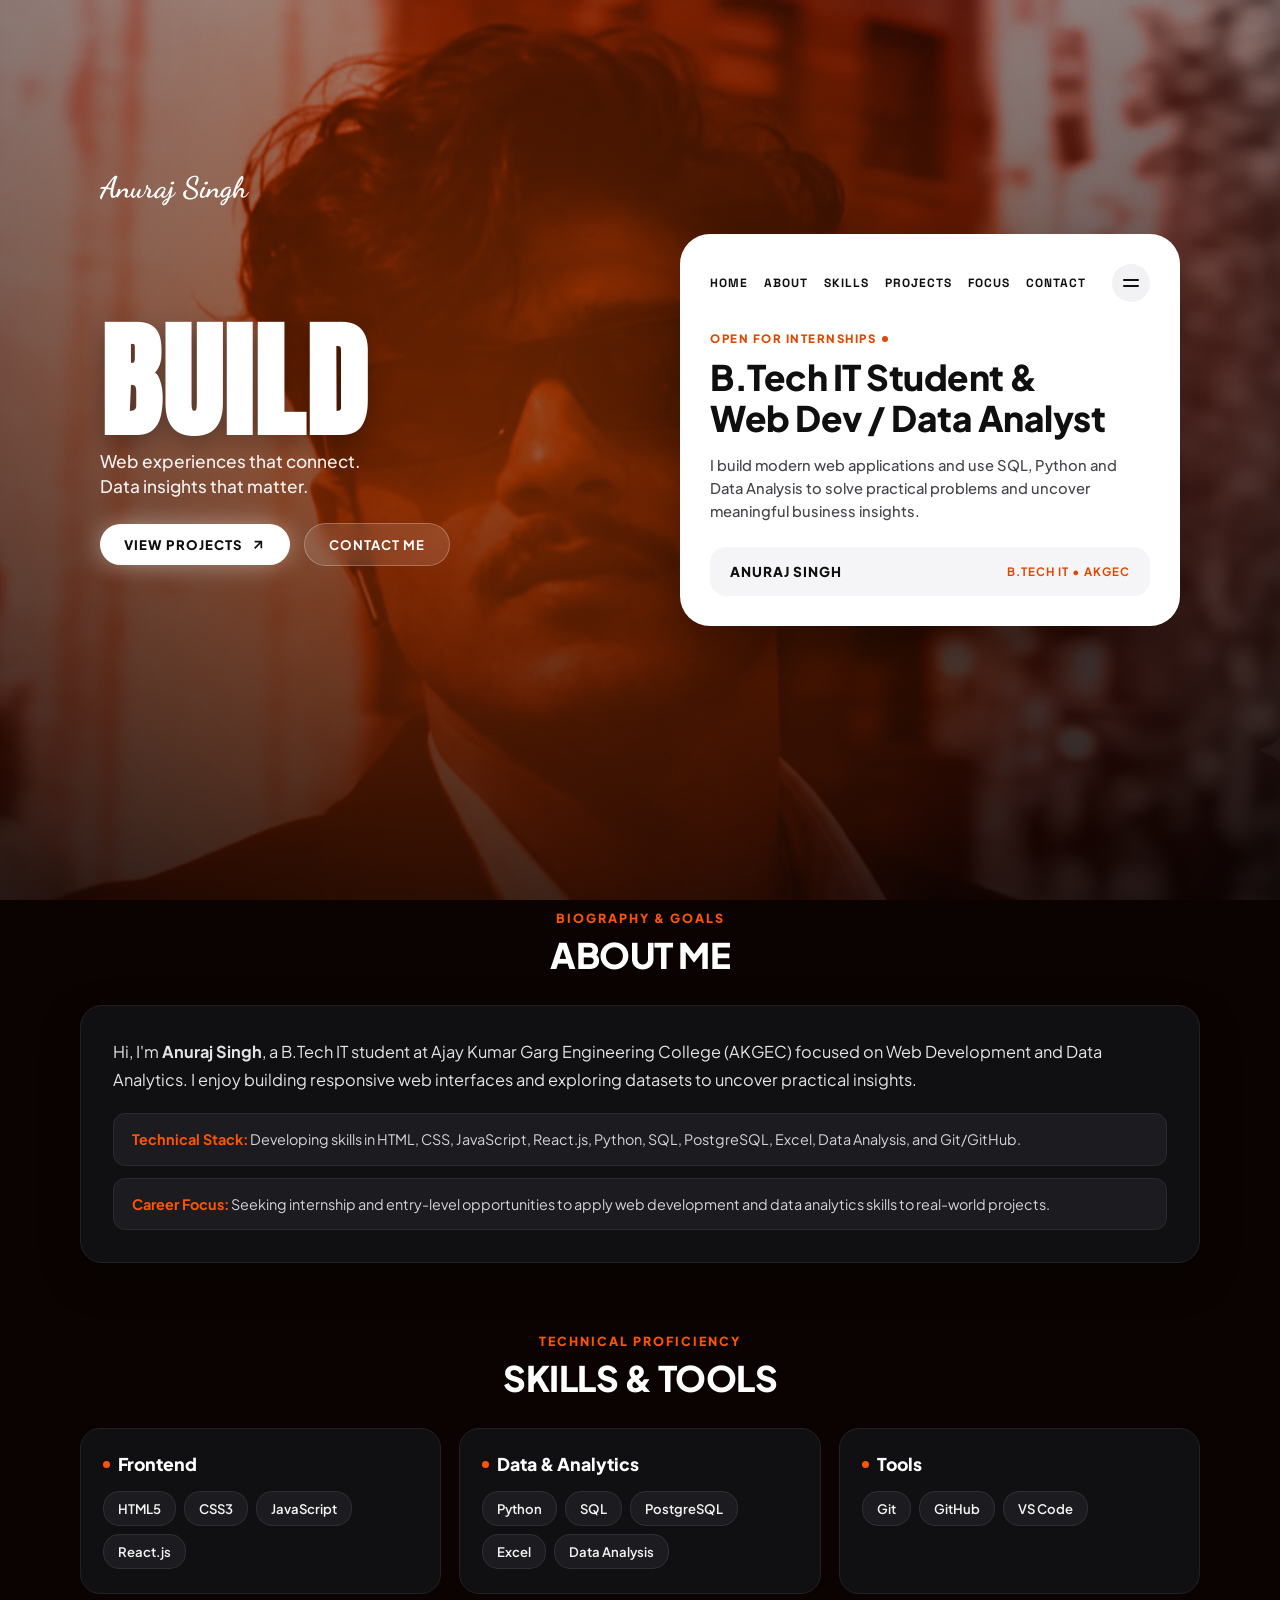
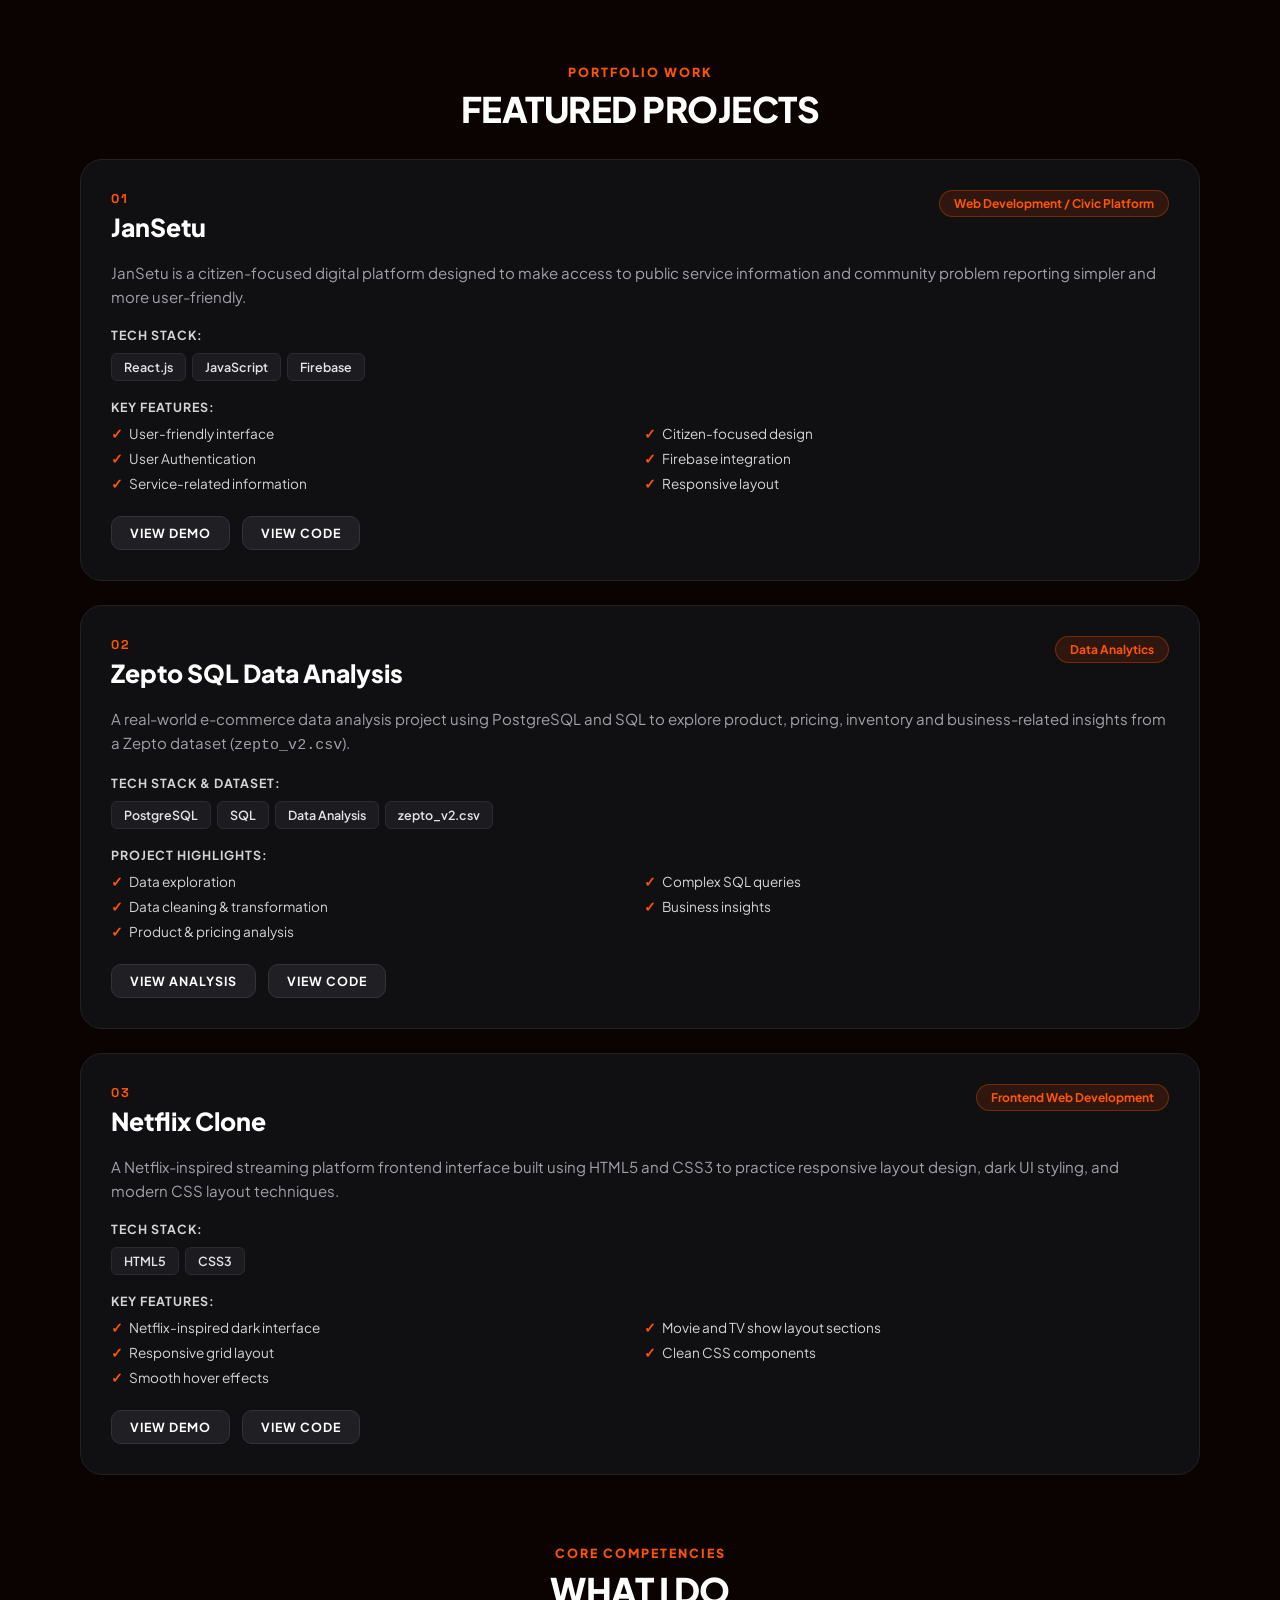
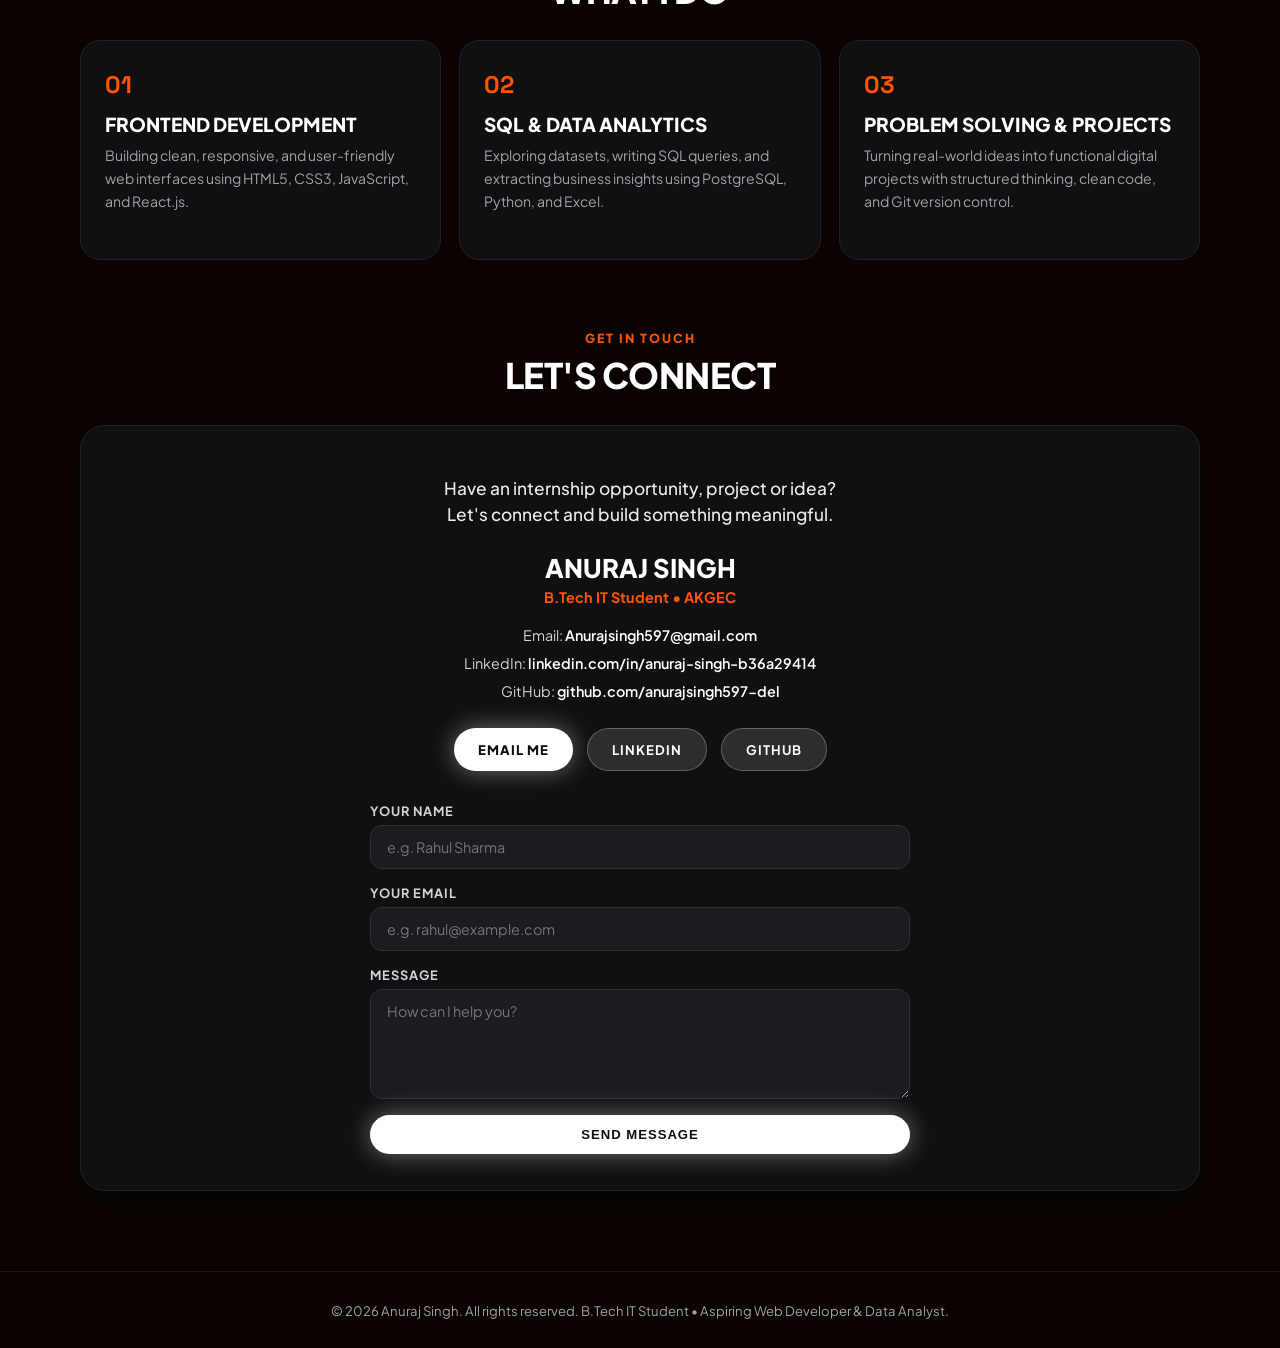
==== commit b5101270: "index.html" ====
--- a/index.html
+++ b/index.html
@@ -3,7 +3,7 @@
 <head>
   <meta charset="UTF-8">
   <meta name="viewport" content="width=device-width, initial-scale=1.0">
-  <title>Anuraj Singh | B.Tech IT Student &amp; Web Developer / Data Analyst</title>
+  <title>Anuraj Singh</title>
   <meta name="description" content="Portfolio of Anuraj Singh, B.Tech IT student at AKGEC. Aspiring Web Developer and Data Analyst seeking internship and entry-level opportunities.">
   
   <!-- Open Graph Metadata -->
--- a/style.css
+++ b/style.css
@@ -1,4 +1,4 @@
-@import url('https://fonts.googleapis.com/css2?family=Anton&family=Dancing+Script:wght@600;700&family=Inter:wght@300;400;500;600;700;800&family=Plus+Jakarta+Sans:wght@400;500;600;700;800&family=Space+Grotesk:wght@500;600;700&display=swap');
+@import url('https://fonts.googleapis.com/css2?family=Anton&family=Dancing+Script:wght@700&family=Plus+Jakarta+Sans:wght@500;700;800&family=Space+Grotesk:wght@700&display=swap');
 
 * {
   margin: 0;
@@ -28,7 +28,7 @@
   width: 100%;
   min-height: 100vh;
   background-color: var(--bg-dark);
-  font-family: 'Plus Jakarta Sans', 'Inter', -apple-system, BlinkMacSystemFont, sans-serif;
+  font-family: 'Plus Jakarta Sans', -apple-system, BlinkMacSystemFont, sans-serif;
   color: var(--text-white);
   overflow-x: hidden;
   position: relative;
@@ -38,6 +38,16 @@
 :focus-visible {
   outline: 2px solid var(--orange-bright);
   outline-offset: 4px;
+}
+
+/* Prefers Reduced Motion */
+@media (prefers-reduced-motion: reduce) {
+  html {
+    scroll-behavior: auto;
+  }
+  .canvas-bg-wrapper {
+    opacity: 0.5;
+  }
 }
 
 /* Background Canvas & Warm Glow Backdrop */
@@ -51,6 +61,7 @@
   pointer-events: none;
   background: radial-gradient(circle at 45% 45%, #ff5500 0%, #d63800 35%, #6e0e00 70%, #0e0200 100%);
   overflow: hidden;
+  will-change: transform;
 }
 
 #canvas {
@@ -86,7 +97,7 @@
   justify-content: center;
   align-items: center;
   z-index: 1000;
-  transition: opacity 0.4s ease, visibility 0.4s ease;
+  transition: opacity 0.3s ease, visibility 0.3s ease;
 }
 
 .preloader.hidden {
@@ -239,7 +250,7 @@
   text-decoration: none;
   text-transform: uppercase;
   box-shadow: 0 0 25px rgba(255, 255, 255, 0.4);
-  transition: all 0.2s ease;
+  transition: transform 0.2s ease, box-shadow 0.2s ease;
   border: none;
   cursor: pointer;
 }
@@ -263,7 +274,7 @@
   letter-spacing: 1px;
   text-decoration: none;
   text-transform: uppercase;
-  transition: all 0.2s ease;
+  transition: transform 0.2s ease, background 0.2s ease;
   cursor: pointer;
 }
 
@@ -340,7 +351,6 @@
   height: 2px;
   background-color: var(--text-dark);
   border-radius: 1px;
-  transition: transform 0.2s, opacity 0.2s;
 }
 
 /* Responsive Mobile Navigation Drawer */
@@ -360,7 +370,7 @@
   opacity: 0;
   visibility: hidden;
   transform: translateY(-10px);
-  transition: all 0.25s ease;
+  transition: all 0.2s ease;
   z-index: 100;
 }
 
@@ -497,7 +507,7 @@
   border: 1px solid var(--card-border);
   border-radius: 20px;
   padding: 24px 22px;
-  transition: all 0.25s ease;
+  transition: transform 0.2s ease, border-color 0.2s ease;
 }
 
 .skill-card:hover {
@@ -537,7 +547,7 @@
   border-radius: 16px;
   font-size: 0.82rem;
   font-weight: 600;
-  transition: all 0.2s ease;
+  transition: background 0.2s ease, border-color 0.2s ease, color 0.2s ease;
 }
 
 .skill-badge:hover {
@@ -562,7 +572,7 @@
   display: flex;
   flex-direction: column;
   gap: 18px;
-  transition: all 0.25s ease;
+  transition: transform 0.2s ease, border-color 0.2s ease, box-shadow 0.2s ease;
 }
 
 .project-card:hover {
@@ -680,7 +690,7 @@
   letter-spacing: 1px;
   text-decoration: none;
   text-transform: uppercase;
-  transition: all 0.2s ease;
+  transition: background 0.2s ease, border-color 0.2s ease;
 }
 
 .project-btn:hover {
@@ -705,7 +715,7 @@
   flex-direction: column;
   justify-content: space-between;
   min-height: 220px;
-  transition: all 0.25s ease;
+  transition: transform 0.2s ease, border-color 0.2s ease;
 }
 
 .service-card:hover {
